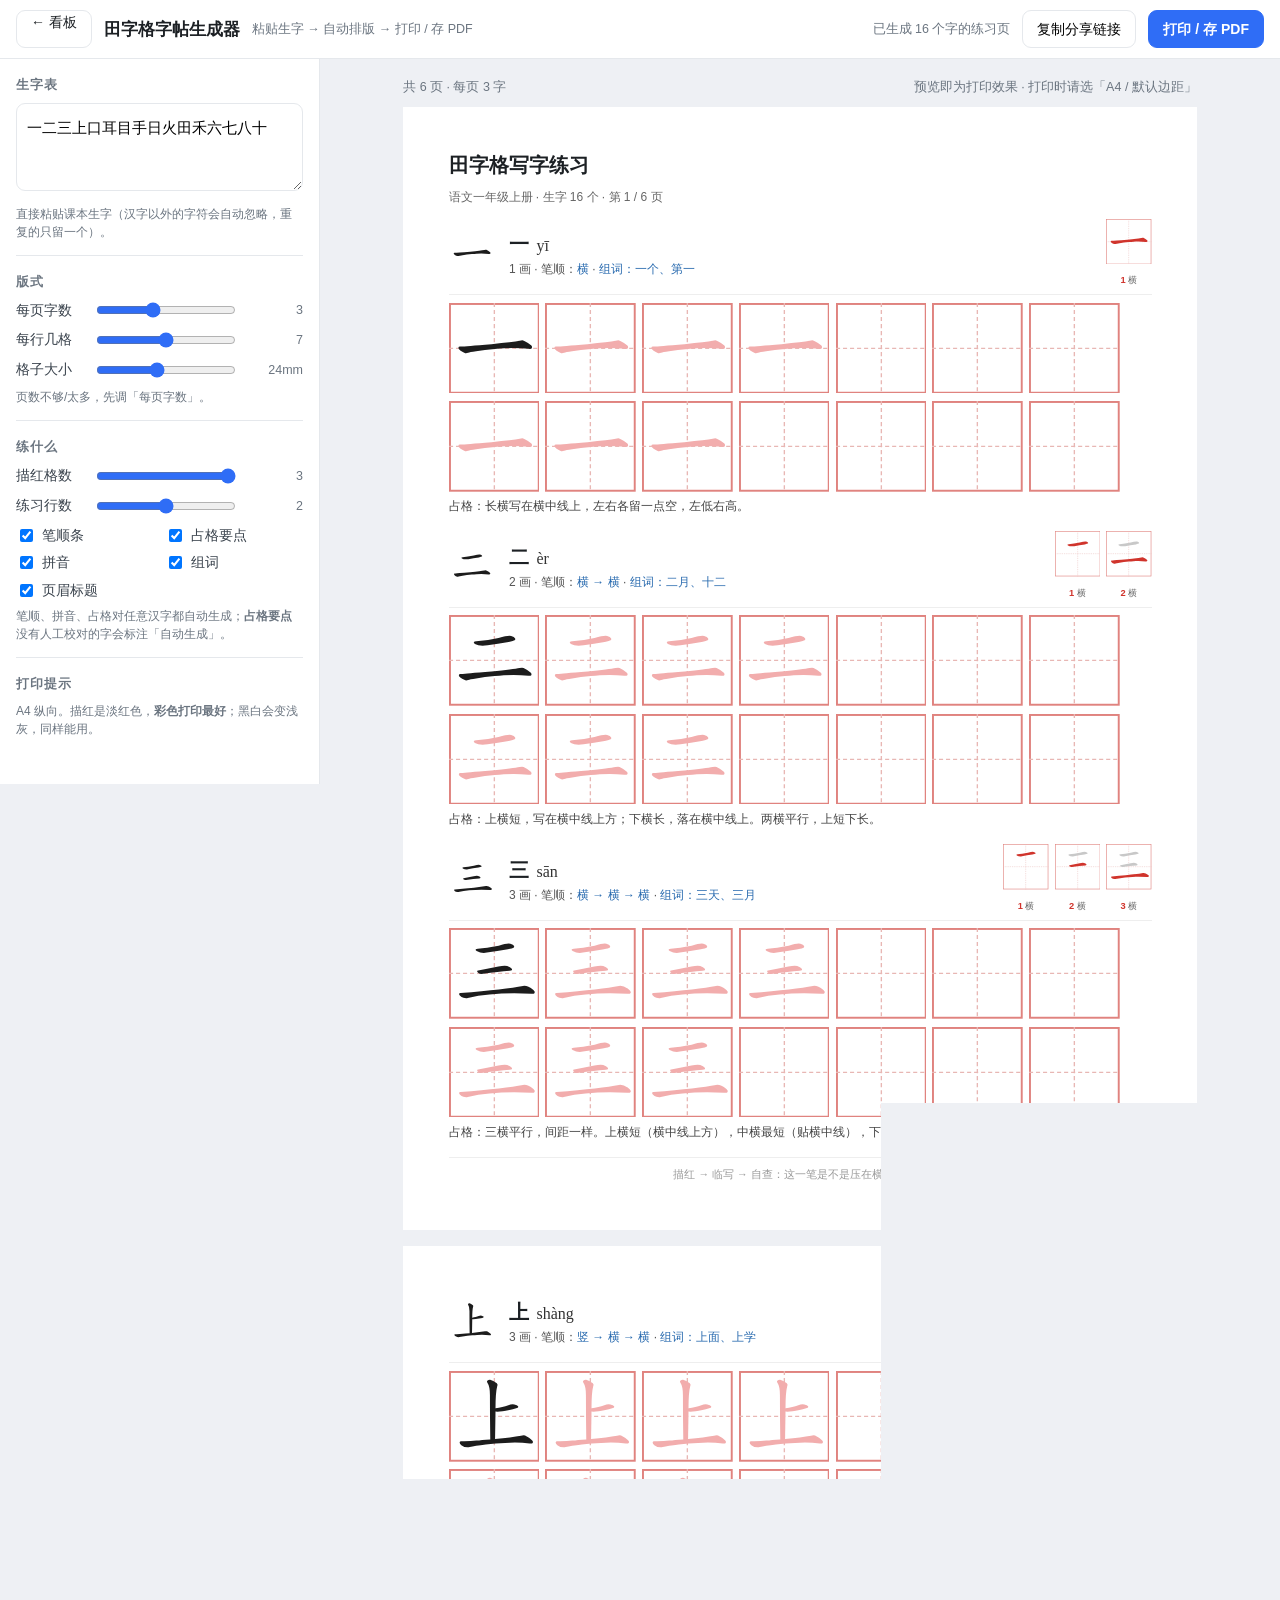
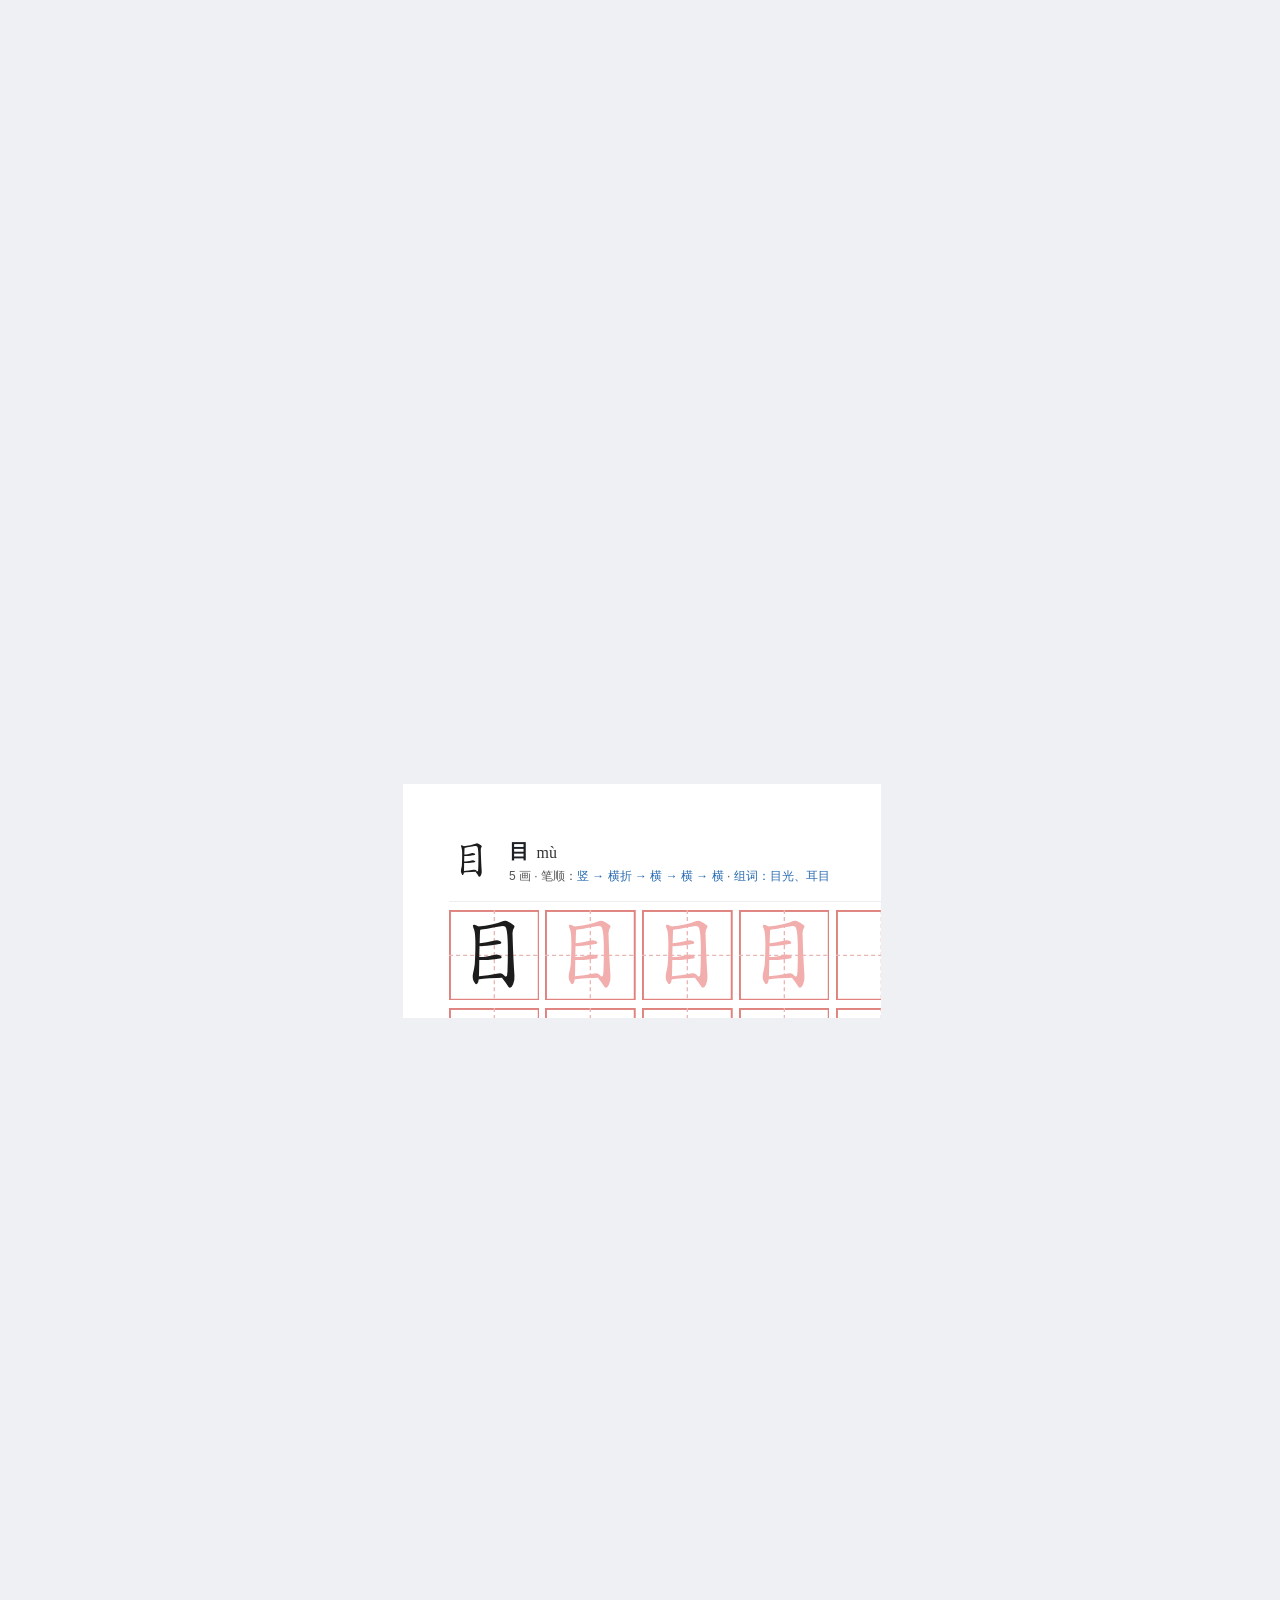
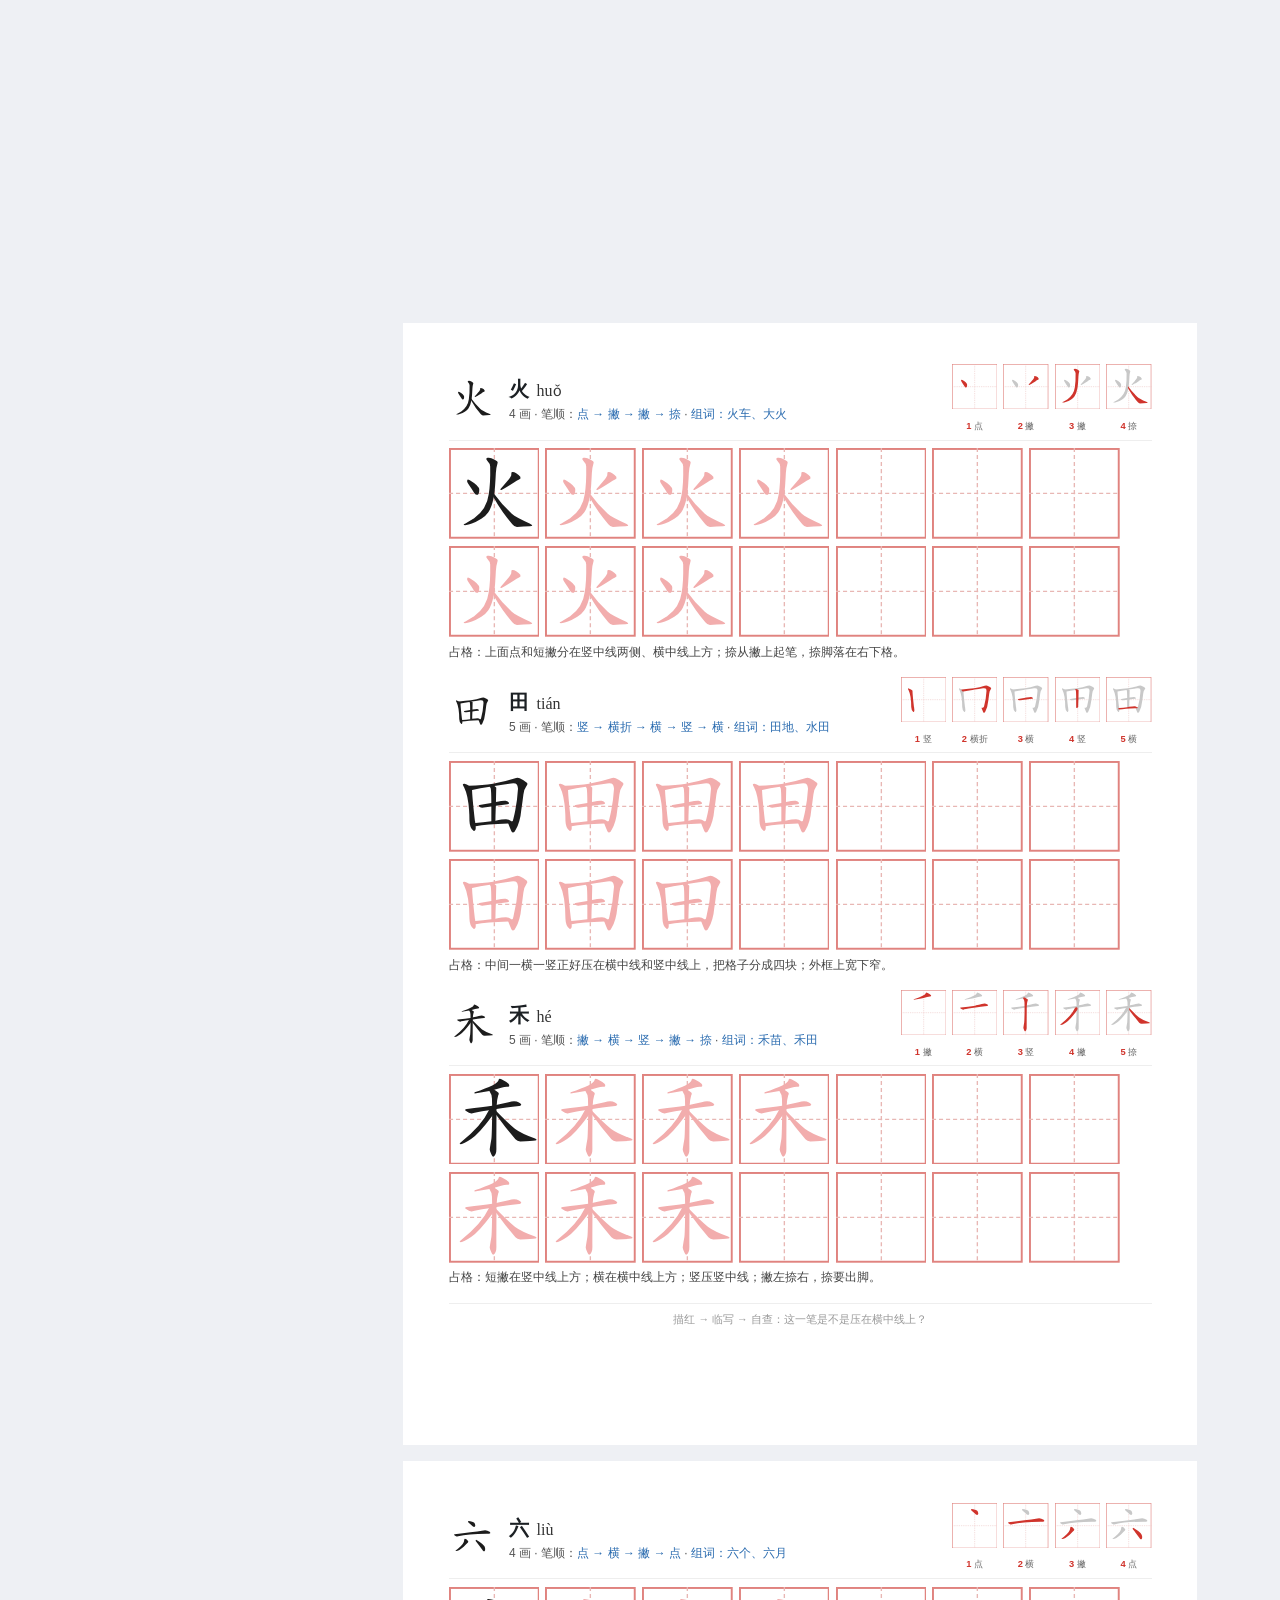
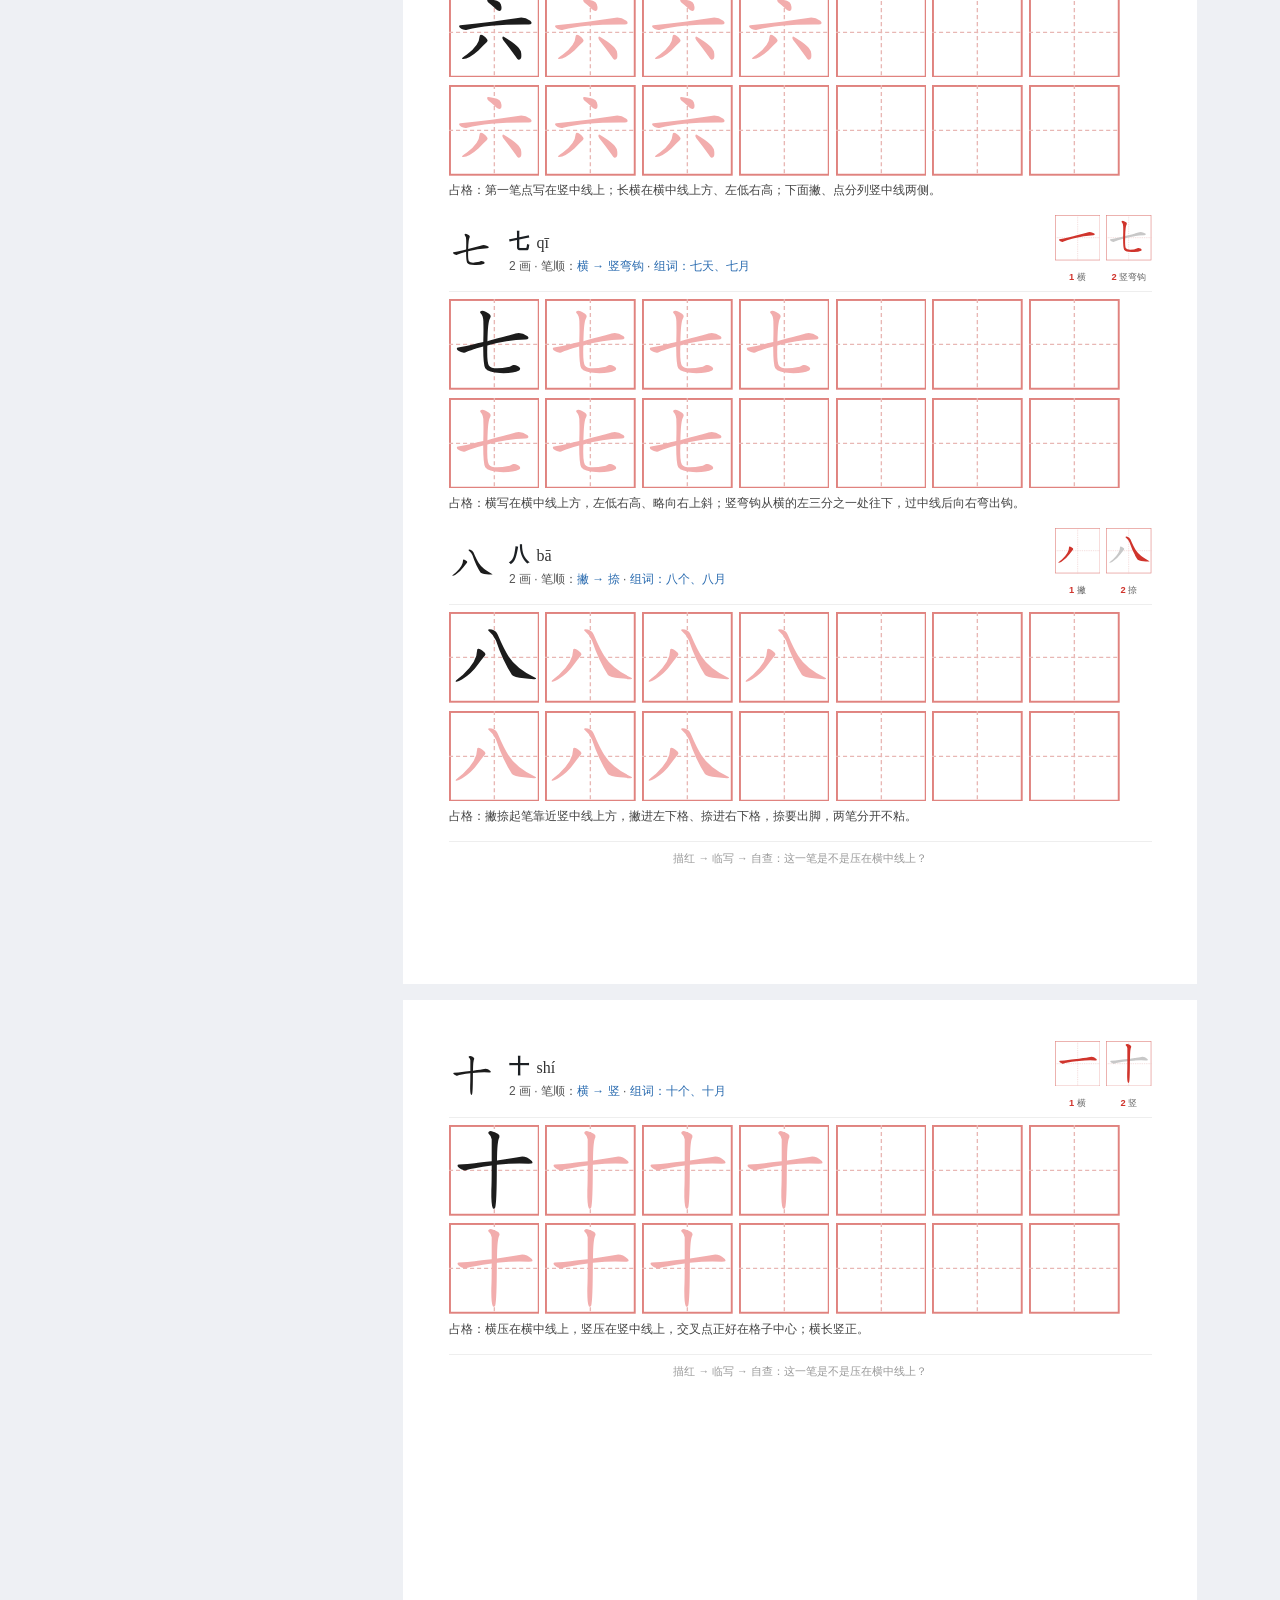
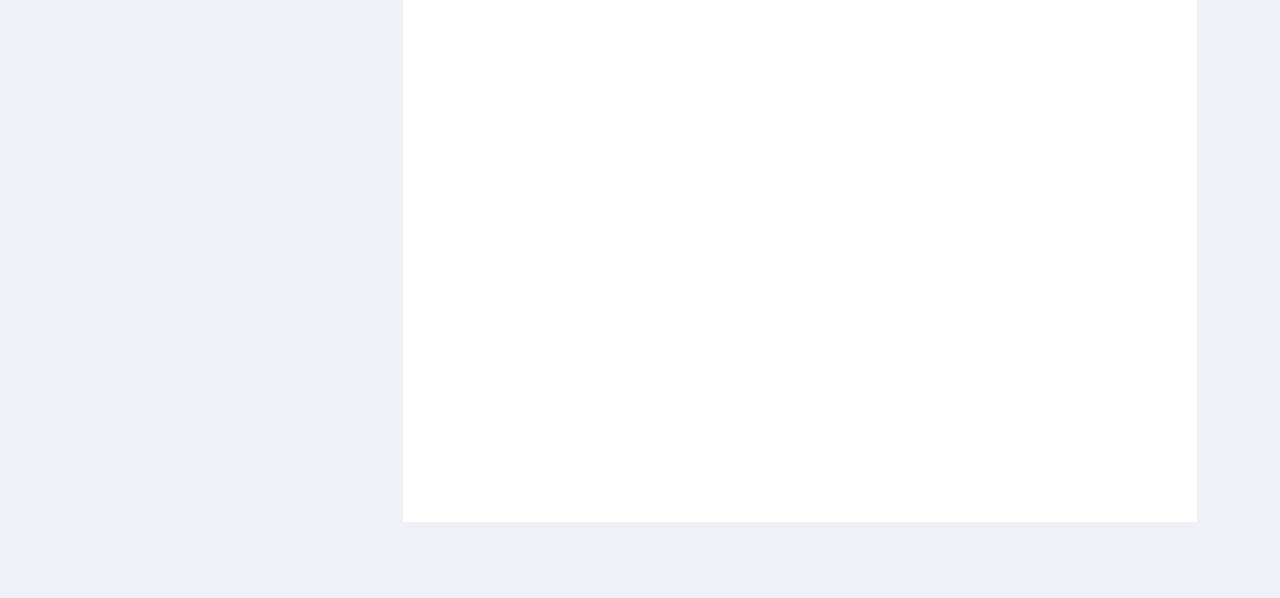
==== tianzige/index.html @ 23b5ae6a "小朋友工具箱 v0：看板 + 田字格字帖生成器（笔顺/描红/占格提示，全参数可调）" ====
<!doctype html>
<html lang="zh-CN">
<meta charset="utf-8">
<meta name="viewport" content="width=device-width,initial-scale=1">
<title>田字格字帖生成器</title>
<link rel="stylesheet" href="../assets/style.css">
<style>
  :root{ --fit:1; }
  body{background:#eef0f4}
  /* ---------- 顶部 ---------- */
  .bar{position:sticky;top:0;z-index:20;background:#fff;border-bottom:1px solid var(--line);
       display:flex;align-items:center;gap:12px;padding:10px 16px;flex-wrap:wrap}
  .bar h1{font-size:16.5px;margin:0}
  .bar .sub{color:var(--muted);font-size:12.5px}
  .bar .spacer{flex:1}
  .btn{font:inherit;font-size:14px;min-height:38px;padding:0 14px;border-radius:9px;border:1px solid var(--line);
       background:#fff;cursor:pointer;transition:.15s}
  .btn:hover{border-color:#cfd6de}
  .btn.primary{background:var(--accent);border-color:var(--accent);color:#fff;font-weight:600}
  .btn.primary:hover{filter:brightness(1.06)}
  /* ---------- 布局 ---------- */
  .layout{display:flex;align-items:flex-start;gap:0}
  .panel{width:320px;flex:0 0 320px;background:#fff;border-right:1px solid var(--line);
         padding:16px;position:sticky;top:59px;max-height:calc(100vh - 59px);overflow:auto}
  .panel h2{font-size:12.5px;color:var(--muted);letter-spacing:1px;margin:0 0 8px}
  .panel .grp{margin-bottom:16px;padding-bottom:14px;border-bottom:1px solid var(--line)}
  .panel .grp:last-child{border:0}
  textarea{width:100%;min-height:88px;border:1px solid var(--line);border-radius:9px;padding:10px;
           font:inherit;font-size:15px;line-height:1.8;resize:vertical;outline:none}
  textarea:focus{border-color:var(--accent);box-shadow:0 0 0 3px var(--accent-soft)}
  .row2{display:flex;align-items:center;justify-content:space-between;gap:10px;margin:8px 0}
  .row2 label{font-size:13.5px;color:#39424c}
  .row2 input[type=range]{flex:1 1 auto;max-width:140px;accent-color:var(--accent)}
  .row2 .val{font-size:12.5px;color:var(--muted);min-width:44px;text-align:right}
  .row2 input[type=number]{width:64px;border:1px solid var(--line);border-radius:7px;padding:4px 6px;font:inherit;font-size:13px}
  .checks{display:grid;grid-template-columns:1fr 1fr;gap:6px 10px}
  .checks label{display:flex;align-items:center;gap:6px;font-size:13.5px;color:#39424c;cursor:pointer}
  .hint{font-size:12px;color:var(--muted);margin-top:6px;line-height:1.5}
  #status{font-size:12.5px;color:var(--muted)}
  /* ---------- 预览 ---------- */
  .stage{flex:1 1 auto;min-width:0;padding:18px 12px 60px;display:flex;flex-direction:column;align-items:center}
  .stage-top{width:100%;max-width:210mm;display:flex;justify-content:space-between;align-items:center;
             color:var(--muted);font-size:12.5px;margin-bottom:10px;gap:10px;flex-wrap:wrap}
  .sheet-wrap{width:calc(210mm * var(--fit));margin:0 auto 16px;overflow:hidden}
  .sheet{width:210mm;min-height:297mm;background:#fff;padding:11mm 12mm;
         transform:scale(var(--fit));transform-origin:top left;
         box-shadow:0 1px 3px rgba(16,24,40,.1),0 10px 30px -14px rgba(16,24,40,.25)}
  .measure{position:absolute;left:-9999px;top:0;box-shadow:none;transform:none !important;width:210mm}
  .sheettitle h1{font-size:15pt;margin:0 0 2mm}
  .sheettitle .sub{font-size:9pt;color:#666;margin-bottom:3mm}
  .sheetfoot{font-size:8pt;color:#999;border-top:1px solid #eee;margin-top:4mm;padding-top:2mm;text-align:center}
  /* 单字块 */
  .block{margin-bottom:4mm;break-inside:avoid}
  .bhead{display:flex;align-items:center;gap:4mm;border-bottom:1px solid #eee;padding-bottom:1.5mm}
  .bglyph{width:12mm;height:12mm;flex:0 0 auto}
  .binfo{flex:1 1 auto;min-width:0}
  .bchar{font-size:15pt;font-weight:700}
  .bpy{font-family:"Times New Roman",serif;font-size:12pt;color:#333;margin-left:2mm}
  .bmeta{font-size:9pt;color:#555}
  .bmeta .order{color:#2b6cb0}
  .bmeta .words{color:#2b6cb0}
  .bmeta .warn{color:#c77700}
  .strip{display:flex;gap:1.6mm;align-items:flex-start}
  .sitem{text-align:center}
  .sitem svg{width:12mm;height:12mm}
  .sitem .lb{font-size:7pt;color:#666;margin-top:.5mm}
  .sitem .lb b{color:#d0342c}
  .row{display:flex;gap:1.6mm;margin-top:2mm}
  .row .cell{width:var(--cell,24mm);height:var(--cell,24mm);flex:0 0 auto;display:block}
  .bfoot{font-size:9pt;color:#444;margin-top:1.5mm}
  .bfoot .tipk{color:#444}
  .bfoot .badge{font-size:7.5pt;color:#999;margin-left:1.5mm}
  .empty{color:var(--muted);padding:40px 0}
  /* ---------- 打印 ---------- */
  @page{size:A4 portrait;margin:11mm 12mm}
  @media print{
    body{background:#fff}
    .bar,.panel,.stage-top,.no-print{display:none !important}
    .layout{display:block}
    .stage{padding:0;display:block}
    .sheet-wrap{width:auto !important;margin:0 !important;overflow:visible !important}
    .sheet{transform:none !important;box-shadow:none !important;padding:0 !important;
           width:auto !important;min-height:0 !important;page-break-after:always}
    .sheet:last-child{page-break-after:auto}
    .measure{display:none}
  }
  @media (max-width:860px){
    .layout{display:block}
    .panel{width:auto;flex:none;position:static;max-height:none;border-right:0;border-bottom:1px solid var(--line)}
  }
</style>
<body>

<div class="bar no-print">
  <a class="btn" href="../index.html">← 看板</a>
  <h1>田字格字帖生成器</h1>
  <span class="sub">粘贴生字 → 自动排版 → 打印 / 存 PDF</span>
  <span class="spacer"></span>
  <span id="status"></span>
  <button class="btn" id="copy">复制分享链接</button>
  <button class="btn primary" id="print">打印 / 存 PDF</button>
</div>

<div class="layout">
  <aside class="panel no-print">
    <div class="grp">
      <h2>生字表</h2>
      <textarea id="chars" spellcheck="false"></textarea>
      <div class="hint">直接粘贴课本生字（汉字以外的字符会自动忽略，重复的只留一个）。</div>
    </div>

    <div class="grp">
      <h2>版式</h2>
      <div class="row2"><label>每页字数</label><input type="range" id="perPage" min="1" max="6" step="1"><span class="val" id="perPageV"></span></div>
      <div class="row2"><label>每行几格</label><input type="range" id="perRow" min="4" max="10" step="1"><span class="val" id="perRowV"></span></div>
      <div class="row2"><label>格子大小</label><input type="range" id="cell" min="18" max="32" step="1"><span class="val" id="cellV"></span></div>
      <div class="hint">页数不够/太多，先调「每页字数」。</div>
    </div>

    <div class="grp">
      <h2>练什么</h2>
      <div class="row2"><label>描红格数</label><input type="range" id="trace" min="0" max="3" step="1"><span class="val" id="traceV"></span></div>
      <div class="row2"><label>练习行数</label><input type="range" id="rows" min="1" max="3" step="1"><span class="val" id="rowsV"></span></div>
      <div class="checks">
        <label><input type="checkbox" id="strokes">笔顺条</label>
        <label><input type="checkbox" id="tips">占格要点</label>
        <label><input type="checkbox" id="pinyin">拼音</label>
        <label><input type="checkbox" id="words">组词</label>
        <label><input type="checkbox" id="title">页眉标题</label>
      </div>
      <div class="hint">笔顺、拼音、占格对任意汉字都自动生成；<b>占格要点</b>没有人工校对的字会标注「自动生成」。</div>
    </div>

    <div class="grp">
      <h2>打印提示</h2>
      <div class="hint">A4 纵向。描红是淡红色，<b>彩色打印最好</b>；黑白会变浅灰，同样能用。</div>
    </div>
  </aside>

  <main class="stage">
    <div class="stage-top">
      <span id="count"></span>
      <span>预览即为打印效果 · 打印时请选「A4 / 默认边距」</span>
    </div>
    <div id="preview" style="width:100%;display:flex;flex-direction:column;align-items:center"></div>
  </main>
</div>

<script src="../data/pinyin.js"></script>
<script src="../data/lesson.js"></script>
<script src="../data/hanzi.js"></script>
<script src="app.js"></script>
</body>
</html>
---- assets/style.css ----
/* 共用样式 —— 看板 + 各工具模块 */
:root{
  --bg:#f6f7f9; --card:#fff; --fg:#1c2024; --muted:#6b7580; --line:#e5e8ec;
  --accent:#2f6df6; --accent-soft:#eaf1ff; --red:#d0342c; --green:#1f9d55; --amber:#c77700;
  --radius:14px; --shadow:0 1px 3px rgba(16,24,40,.06),0 8px 24px -12px rgba(16,24,40,.12);
}
*{box-sizing:border-box}
html,body{margin:0;padding:0}
body{
  background:var(--bg); color:var(--fg); line-height:1.6;
  font-family:"PingFang SC","Hiragino Sans GB","Microsoft YaHei",-apple-system,"Segoe UI",sans-serif;
  -webkit-font-smoothing:antialiased;
}
a{color:inherit;text-decoration:none}
.wrap{max-width:1040px;margin:0 auto;padding:0 20px}
header.site{padding:34px 0 18px}
header.site h1{margin:0 0 6px;font-size:26px;letter-spacing:.5px}
header.site p{margin:0;color:var(--muted);font-size:14px}
.toolbar{display:flex;gap:10px;flex-wrap:wrap;align-items:center;margin:20px 0 6px}
.toolbar input[type=search]{
  flex:1 1 220px;min-height:42px;padding:0 14px;border:1px solid var(--line);border-radius:10px;
  background:var(--card);font:inherit;font-size:15px;outline:none;
}
.toolbar input[type=search]:focus{border-color:var(--accent);box-shadow:0 0 0 3px var(--accent-soft)}
.chip{
  border:1px solid var(--line);background:var(--card);border-radius:999px;padding:6px 13px;
  font-size:13px;color:var(--muted);cursor:pointer;transition:.15s
}
.chip:hover{border-color:#cfd6de}
.chip.on{background:var(--accent);border-color:var(--accent);color:#fff}
.grid{display:grid;gap:14px;grid-template-columns:repeat(auto-fill,minmax(272px,1fr));margin:16px 0 40px}
.card{
  background:var(--card);border:1px solid var(--line);border-radius:var(--radius);padding:18px;
  box-shadow:var(--shadow);transition:.18s;display:flex;flex-direction:column;gap:8px;
}
a.card:hover{transform:translateY(-2px);border-color:#cfd9ea}
.card .top{display:flex;align-items:center;gap:10px}
.card .emoji{font-size:24px;line-height:1}
.card h3{margin:0;font-size:16.5px}
.card p{margin:0;color:var(--muted);font-size:13.5px;flex:1}
.card .tags{display:flex;gap:6px;flex-wrap:wrap;margin-top:2px}
.tag{font-size:11.5px;color:var(--muted);background:#f1f3f6;border-radius:6px;padding:2px 7px}
.card.planned{opacity:.62;filter:saturate(.55)}
.badge{font-size:11px;border-radius:6px;padding:2px 7px;margin-left:auto;white-space:nowrap}
.badge.live{background:#e8f7ee;color:var(--green)}
.badge.plan{background:#f2f4f7;color:var(--muted)}
footer.site{border-top:1px solid var(--line);padding:20px 0 44px;color:var(--muted);font-size:12.5px}
footer.site p{margin:4px 0}
.sec-title{font-size:13px;color:var(--muted);letter-spacing:1px;margin:26px 0 0}
@media (max-width:520px){ header.site h1{font-size:22px} .grid{grid-template-columns:1fr} }
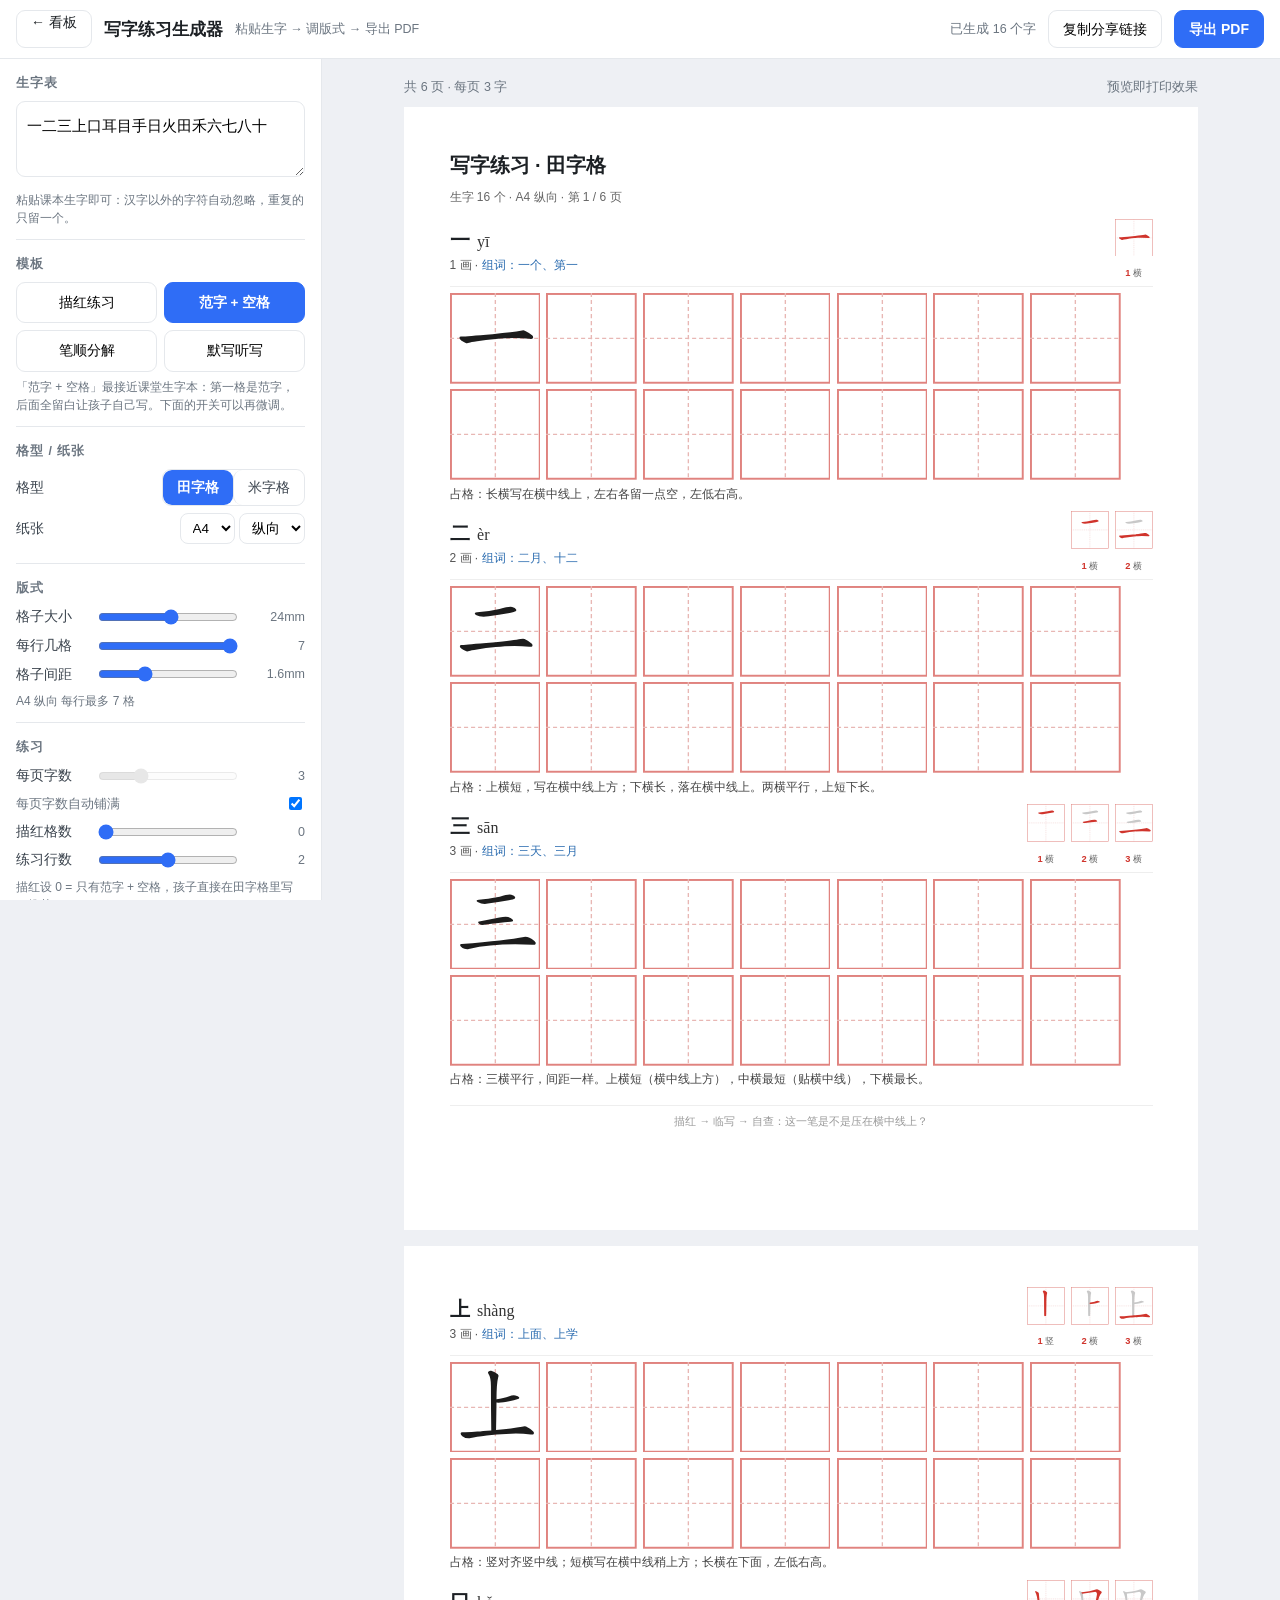
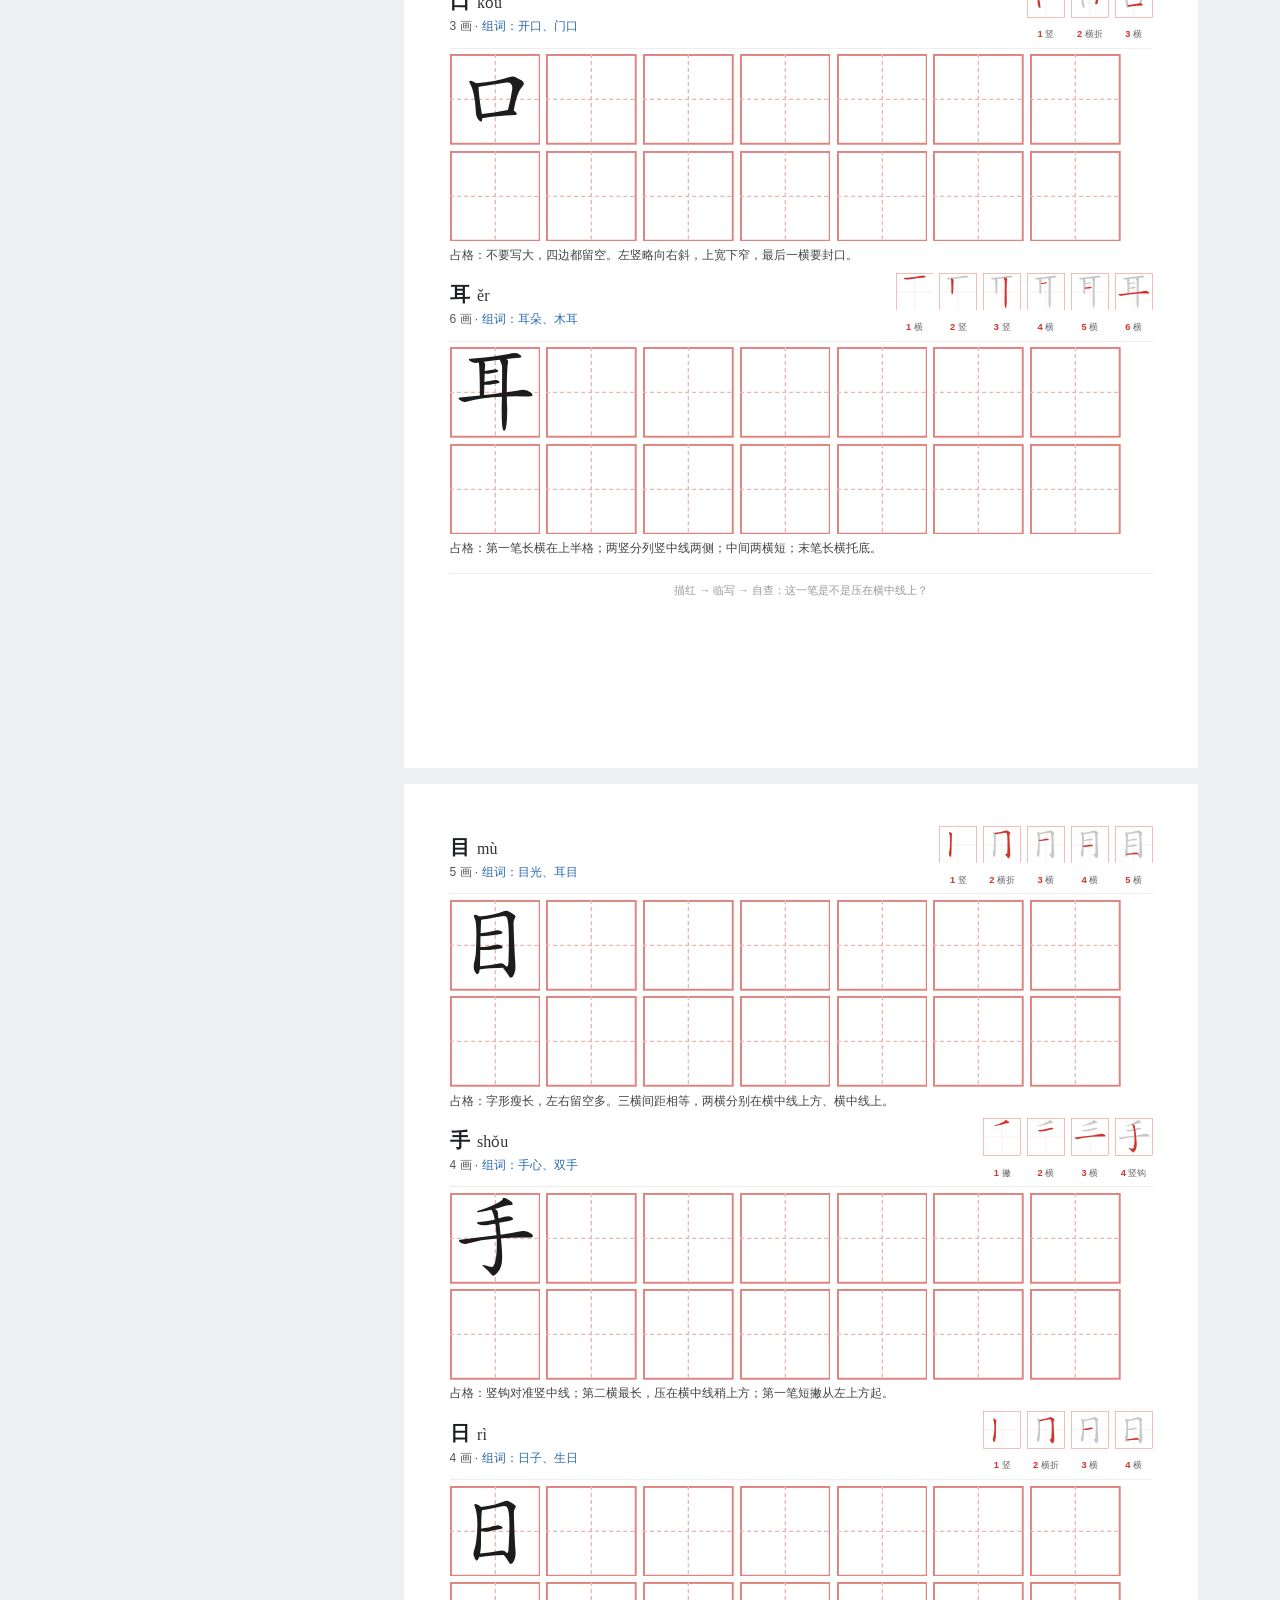
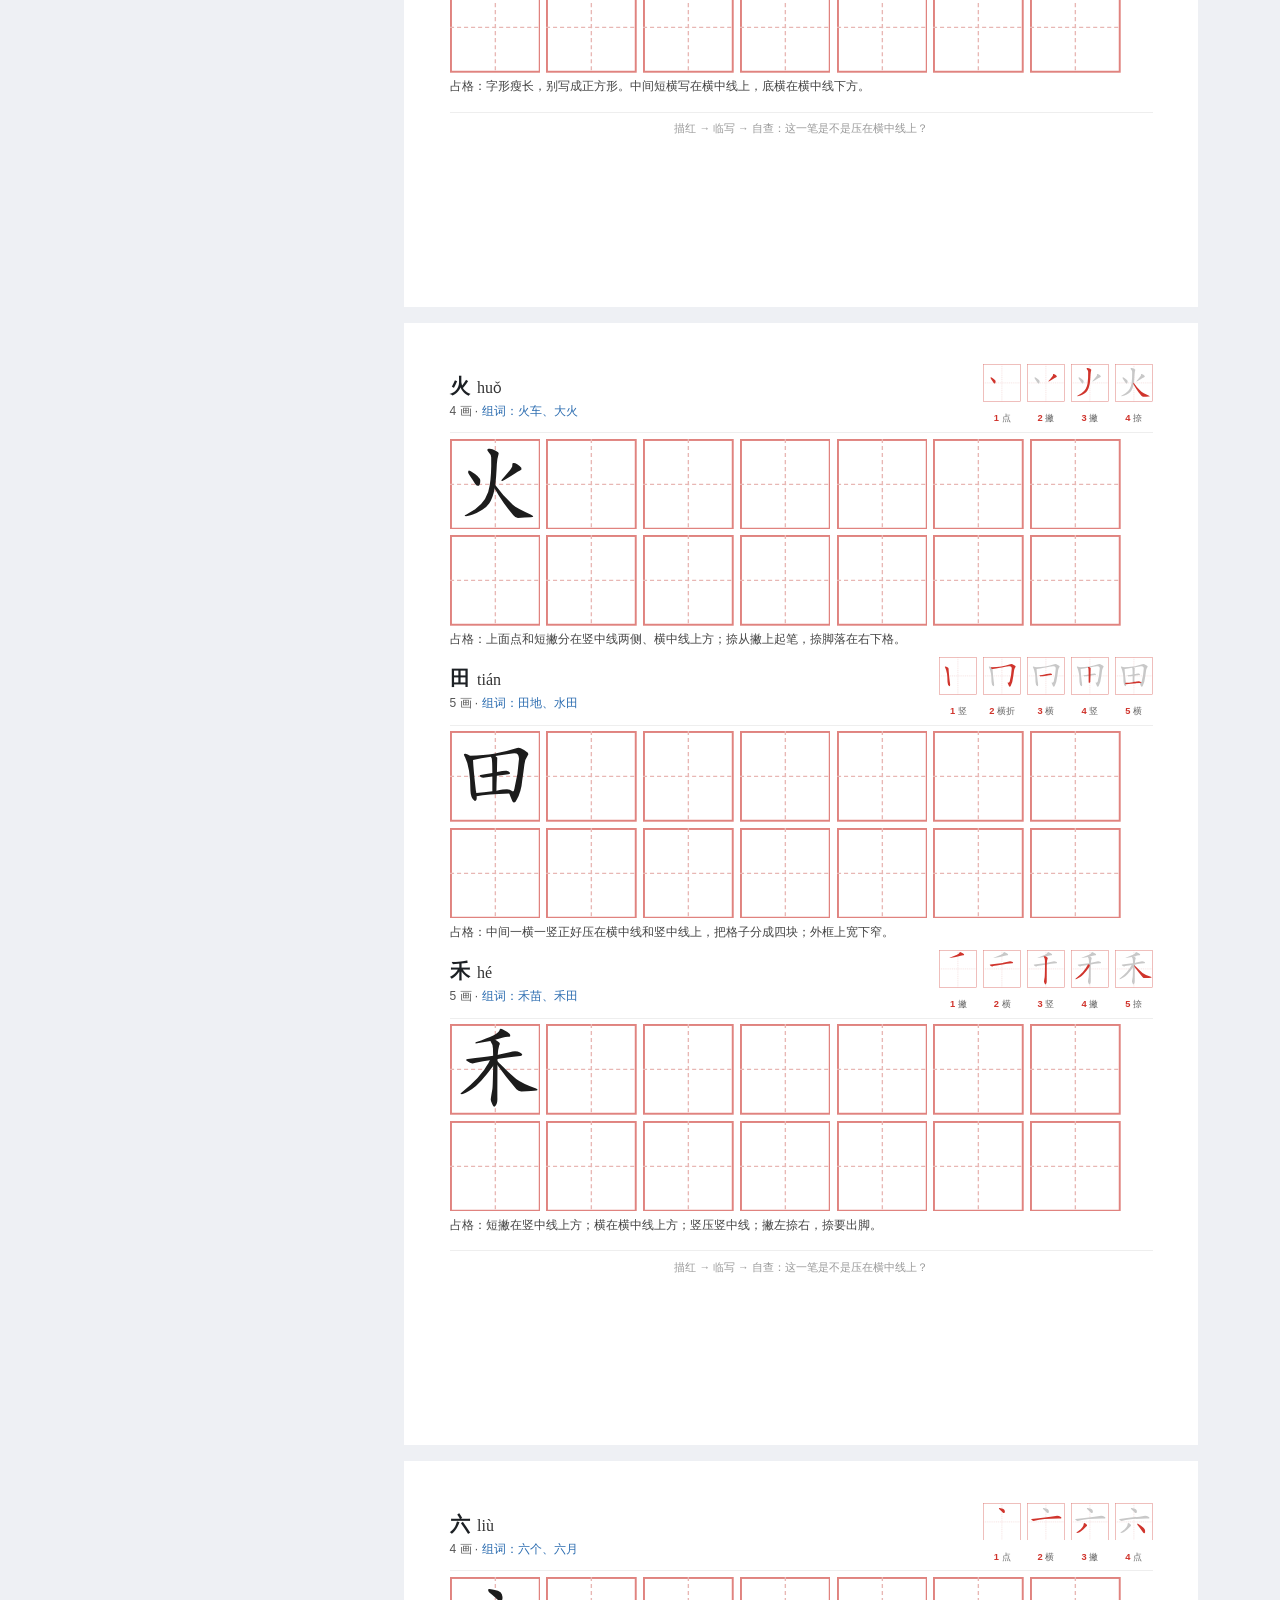
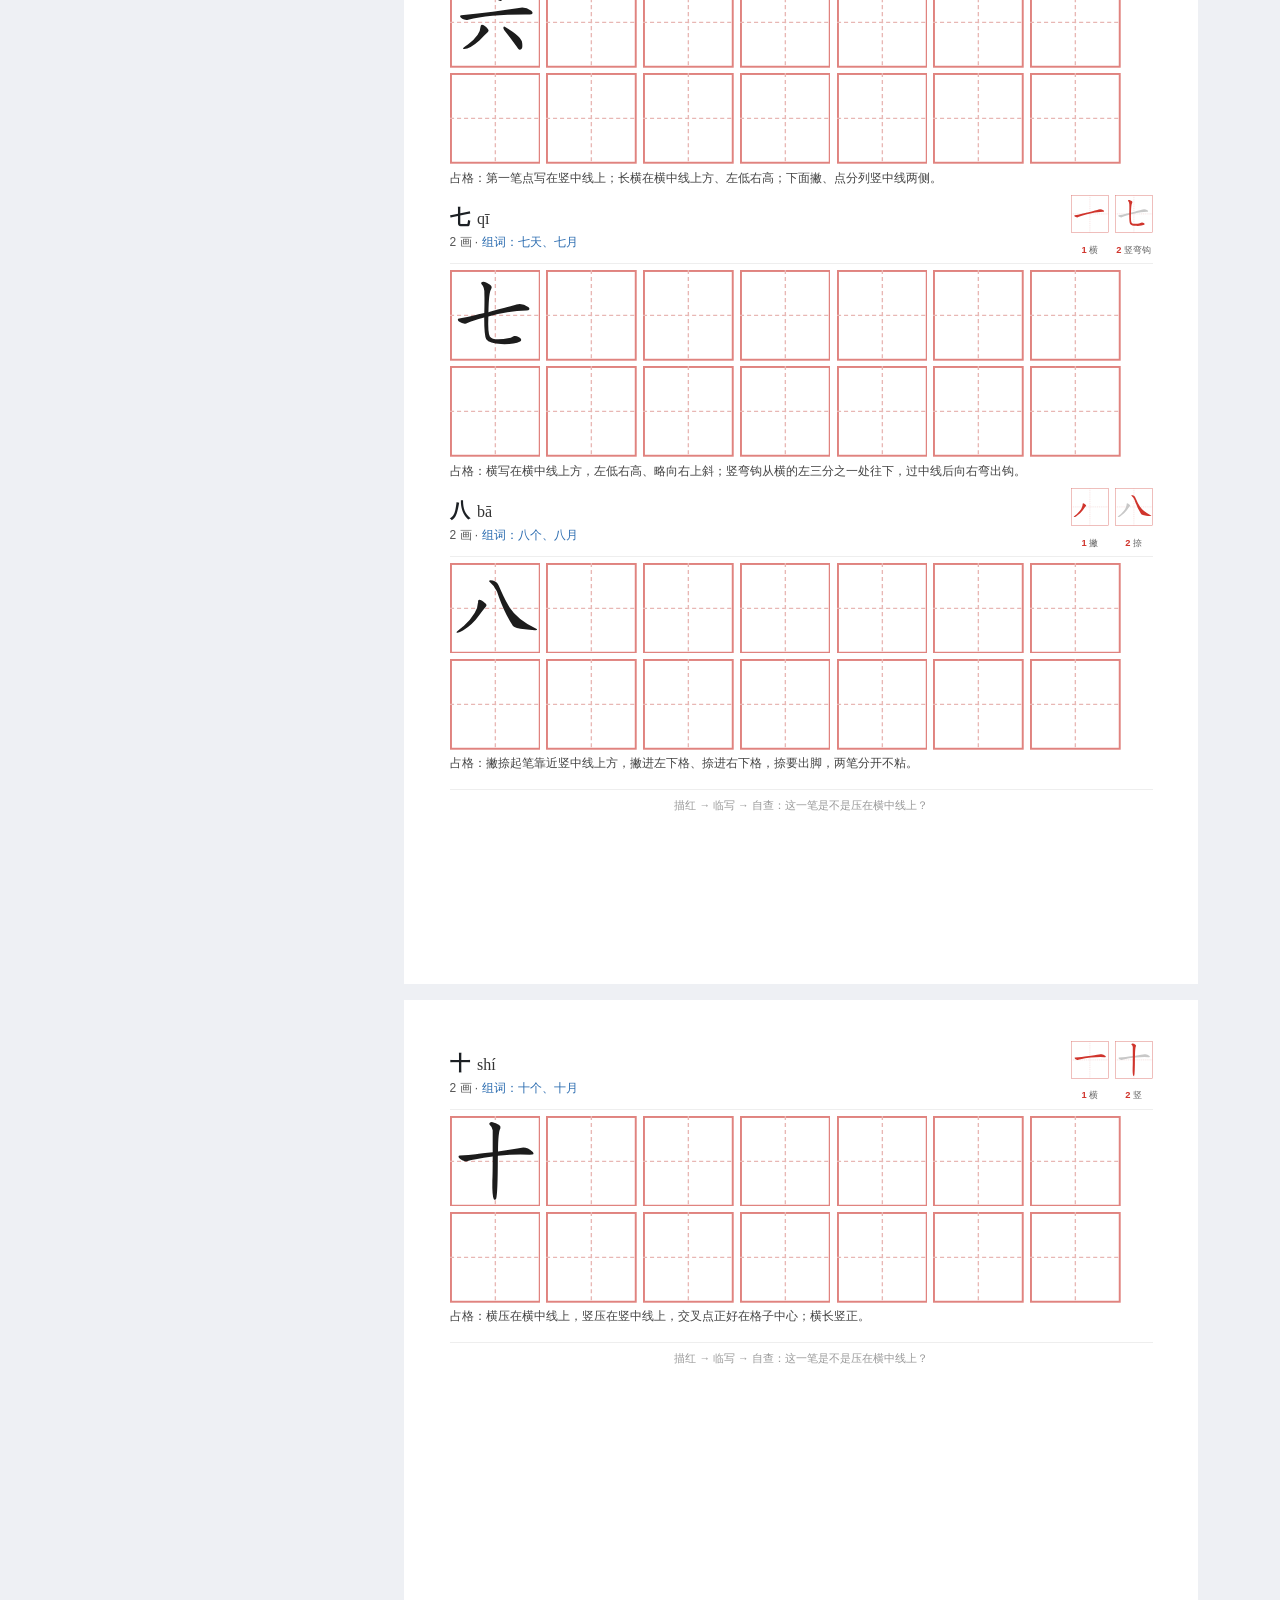
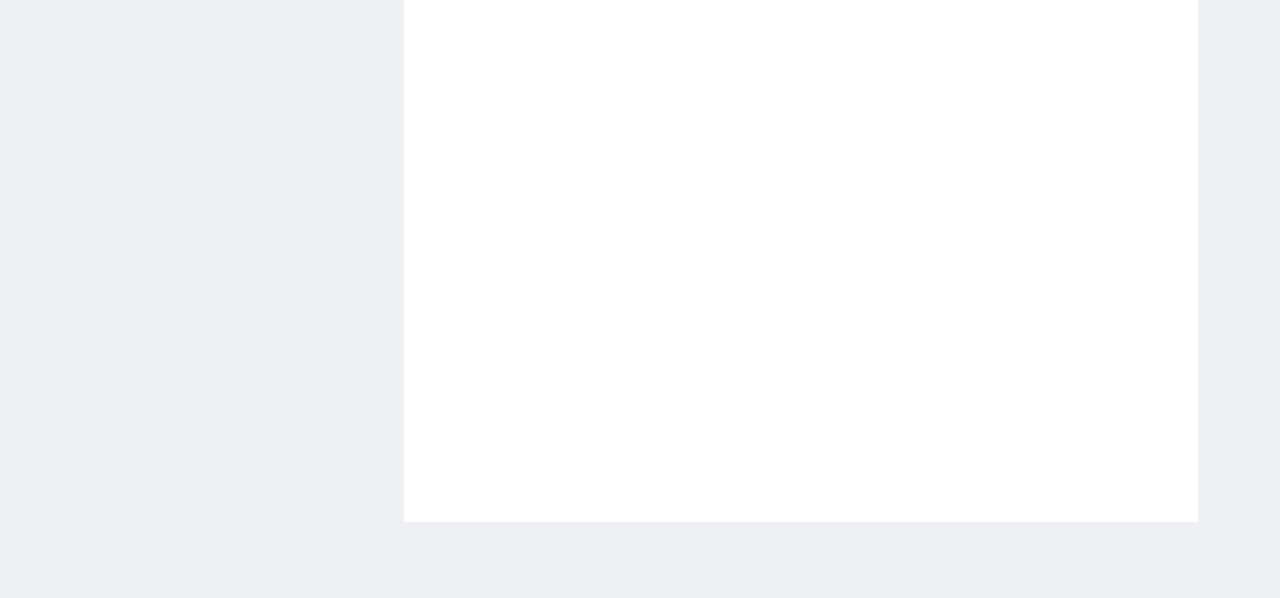
==== commit 5ab83433: "v0.1.1：字头去重、去掉文字笔顺、笔画标号默认开、每页自动铺满、笔顺条自适应、卡片链接修正" ====
--- a/tianzige/index.html
+++ b/tianzige/index.html
@@ -2,12 +2,11 @@
 <html lang="zh-CN">
 <meta charset="utf-8">
 <meta name="viewport" content="width=device-width,initial-scale=1">
-<title>田字格字帖生成器</title>
+<title>写字练习生成器 · 田字格 / 米字格</title>
 <link rel="stylesheet" href="../assets/style.css">
 <style>
-  :root{ --fit:1; }
+  :root{ --fit:1; --cell:24mm; --gap:1.6mm; --pw:210mm; --ph:297mm; }
   body{background:#eef0f4}
-  /* ---------- 顶部 ---------- */
   .bar{position:sticky;top:0;z-index:20;background:#fff;border-bottom:1px solid var(--line);
        display:flex;align-items:center;gap:12px;padding:10px 16px;flex-wrap:wrap}
   .bar h1{font-size:16.5px;margin:0}
@@ -18,60 +17,63 @@
   .btn:hover{border-color:#cfd6de}
   .btn.primary{background:var(--accent);border-color:var(--accent);color:#fff;font-weight:600}
   .btn.primary:hover{filter:brightness(1.06)}
-  /* ---------- 布局 ---------- */
-  .layout{display:flex;align-items:flex-start;gap:0}
-  .panel{width:320px;flex:0 0 320px;background:#fff;border-right:1px solid var(--line);
-         padding:16px;position:sticky;top:59px;max-height:calc(100vh - 59px);overflow:auto}
+  .layout{display:flex;align-items:flex-start}
+  .panel{width:322px;flex:0 0 322px;background:#fff;border-right:1px solid var(--line);
+         padding:14px 16px 40px;position:sticky;top:59px;max-height:calc(100vh - 59px);overflow:auto}
   .panel h2{font-size:12.5px;color:var(--muted);letter-spacing:1px;margin:0 0 8px}
-  .panel .grp{margin-bottom:16px;padding-bottom:14px;border-bottom:1px solid var(--line)}
-  .panel .grp:last-child{border:0}
-  textarea{width:100%;min-height:88px;border:1px solid var(--line);border-radius:9px;padding:10px;
+  .panel .grp{margin-bottom:14px;padding-bottom:12px;border-bottom:1px solid var(--line)}
+  .panel .grp:last-child{border:0;padding-bottom:0}
+  textarea{width:100%;min-height:76px;border:1px solid var(--line);border-radius:9px;padding:10px;
            font:inherit;font-size:15px;line-height:1.8;resize:vertical;outline:none}
   textarea:focus{border-color:var(--accent);box-shadow:0 0 0 3px var(--accent-soft)}
-  .row2{display:flex;align-items:center;justify-content:space-between;gap:10px;margin:8px 0}
+  .presets{display:grid;grid-template-columns:1fr 1fr;gap:7px}
+  .preset{border:1px solid var(--line);background:#fff;border-radius:9px;padding:9px 6px;font:inherit;font-size:13.5px;
+          cursor:pointer;transition:.15s;text-align:center}
+  .preset:hover{border-color:#cfd6de}
+  .preset.on{background:var(--accent);border-color:var(--accent);color:#fff;font-weight:600}
+  .seg{display:inline-flex;border:1px solid var(--line);border-radius:9px;overflow:hidden}
+  .seg button{border:0;background:#fff;font:inherit;font-size:13.5px;padding:7px 14px;cursor:pointer;color:#39424c}
+  .seg button+button{border-left:1px solid var(--line)}
+  .seg button.on{background:var(--accent);color:#fff;font-weight:600}
+  .row2{display:flex;align-items:center;justify-content:space-between;gap:10px;margin:7px 0}
   .row2 label{font-size:13.5px;color:#39424c}
   .row2 input[type=range]{flex:1 1 auto;max-width:140px;accent-color:var(--accent)}
-  .row2 .val{font-size:12.5px;color:var(--muted);min-width:44px;text-align:right}
-  .row2 input[type=number]{width:64px;border:1px solid var(--line);border-radius:7px;padding:4px 6px;font:inherit;font-size:13px}
-  .checks{display:grid;grid-template-columns:1fr 1fr;gap:6px 10px}
+  .row2 .val{font-size:12.5px;color:var(--muted);min-width:42px;text-align:right}
+  select{font:inherit;font-size:13.5px;border:1px solid var(--line);border-radius:8px;padding:6px 8px;background:#fff}
+  .checks{display:grid;grid-template-columns:1fr 1fr;gap:5px 10px}
   .checks label{display:flex;align-items:center;gap:6px;font-size:13.5px;color:#39424c;cursor:pointer}
   .hint{font-size:12px;color:var(--muted);margin-top:6px;line-height:1.5}
   #status{font-size:12.5px;color:var(--muted)}
-  /* ---------- 预览 ---------- */
   .stage{flex:1 1 auto;min-width:0;padding:18px 12px 60px;display:flex;flex-direction:column;align-items:center}
-  .stage-top{width:100%;max-width:210mm;display:flex;justify-content:space-between;align-items:center;
+  .stage-top{width:100%;max-width:var(--pw);display:flex;justify-content:space-between;align-items:center;
              color:var(--muted);font-size:12.5px;margin-bottom:10px;gap:10px;flex-wrap:wrap}
-  .sheet-wrap{width:calc(210mm * var(--fit));margin:0 auto 16px;overflow:hidden}
-  .sheet{width:210mm;min-height:297mm;background:#fff;padding:11mm 12mm;
+  .sheet-wrap{width:calc(var(--pw) * var(--fit));margin:0 auto 16px;overflow:hidden}
+  .sheet{width:var(--pw);min-height:var(--ph);background:#fff;padding:11mm 12mm;
          transform:scale(var(--fit));transform-origin:top left;
          box-shadow:0 1px 3px rgba(16,24,40,.1),0 10px 30px -14px rgba(16,24,40,.25)}
-  .measure{position:absolute;left:-9999px;top:0;box-shadow:none;transform:none !important;width:210mm}
+  .measure{position:absolute;left:-9999px;top:0;box-shadow:none;transform:none !important;width:var(--pw)}
   .sheettitle h1{font-size:15pt;margin:0 0 2mm}
   .sheettitle .sub{font-size:9pt;color:#666;margin-bottom:3mm}
   .sheetfoot{font-size:8pt;color:#999;border-top:1px solid #eee;margin-top:4mm;padding-top:2mm;text-align:center}
-  /* 单字块 */
-  .block{margin-bottom:4mm;break-inside:avoid}
+  .block{margin-bottom:2mm;break-inside:avoid}
   .bhead{display:flex;align-items:center;gap:4mm;border-bottom:1px solid #eee;padding-bottom:1.5mm}
   .bglyph{width:12mm;height:12mm;flex:0 0 auto}
   .binfo{flex:1 1 auto;min-width:0}
   .bchar{font-size:15pt;font-weight:700}
   .bpy{font-family:"Times New Roman",serif;font-size:12pt;color:#333;margin-left:2mm}
   .bmeta{font-size:9pt;color:#555}
-  .bmeta .order{color:#2b6cb0}
-  .bmeta .words{color:#2b6cb0}
+  .bmeta .order,.bmeta .words{color:#2b6cb0}
   .bmeta .warn{color:#c77700}
   .strip{display:flex;gap:1.6mm;align-items:flex-start}
   .sitem{text-align:center}
-  .sitem svg{width:12mm;height:12mm}
+  .sitem svg{width:var(--strip,12mm);height:var(--strip,12mm)}
   .sitem .lb{font-size:7pt;color:#666;margin-top:.5mm}
   .sitem .lb b{color:#d0342c}
-  .row{display:flex;gap:1.6mm;margin-top:2mm}
-  .row .cell{width:var(--cell,24mm);height:var(--cell,24mm);flex:0 0 auto;display:block}
-  .bfoot{font-size:9pt;color:#444;margin-top:1.5mm}
-  .bfoot .tipk{color:#444}
+  .row{display:flex;gap:var(--gap);margin-top:1.5mm}
+  .row .cell{width:var(--cell);height:var(--cell);flex:0 0 auto;display:block}
+  .bfoot{font-size:9pt;color:#444;margin-top:1.2mm}
   .bfoot .badge{font-size:7.5pt;color:#999;margin-left:1.5mm}
   .empty{color:var(--muted);padding:40px 0}
-  /* ---------- 打印 ---------- */
   @page{size:A4 portrait;margin:11mm 12mm}
   @media print{
     body{background:#fff}
@@ -84,7 +86,7 @@
     .sheet:last-child{page-break-after:auto}
     .measure{display:none}
   }
-  @media (max-width:860px){
+  @media (max-width:880px){
     .layout{display:block}
     .panel{width:auto;flex:none;position:static;max-height:none;border-right:0;border-bottom:1px solid var(--line)}
   }
@@ -93,12 +95,12 @@
 
 <div class="bar no-print">
   <a class="btn" href="../index.html">← 看板</a>
-  <h1>田字格字帖生成器</h1>
-  <span class="sub">粘贴生字 → 自动排版 → 打印 / 存 PDF</span>
+  <h1>写字练习生成器</h1>
+  <span class="sub">粘贴生字 → 调版式 → 导出 PDF</span>
   <span class="spacer"></span>
   <span id="status"></span>
   <button class="btn" id="copy">复制分享链接</button>
-  <button class="btn primary" id="print">打印 / 存 PDF</button>
+  <button class="btn primary" id="print">导出 PDF</button>
 </div>
 
 <div class="layout">
@@ -106,41 +108,73 @@
     <div class="grp">
       <h2>生字表</h2>
       <textarea id="chars" spellcheck="false"></textarea>
-      <div class="hint">直接粘贴课本生字（汉字以外的字符会自动忽略，重复的只留一个）。</div>
+      <div class="hint">粘贴课本生字即可：汉字以外的字符自动忽略，重复的只留一个。</div>
+    </div>
+
+    <div class="grp">
+      <h2>模板</h2>
+      <div class="presets">
+        <button class="preset" data-preset="mo">描红练习</button>
+        <button class="preset" data-preset="zi">范字 + 空格</button>
+        <button class="preset" data-preset="bi">笔顺分解</button>
+        <button class="preset" data-preset="mo2">默写听写</button>
+      </div>
+      <div class="hint">「范字 + 空格」最接近课堂生字本：第一格是范字，后面全留白让孩子自己写。下面的开关可以再微调。</div>
+    </div>
+
+    <div class="grp">
+      <h2>格型 / 纸张</h2>
+      <div class="row2"><label>格型</label>
+        <div class="seg"><button class="seg" data-grid="tian">田字格</button><button class="seg" data-grid="mi">米字格</button></div>
+      </div>
+      <div class="row2"><label>纸张</label>
+        <span><select id="paper"><option value="A4">A4</option><option value="A5">A5</option></select>
+        <select id="orient"><option value="portrait">纵向</option><option value="landscape">横向</option></select></span>
+      </div>
     </div>
 
     <div class="grp">
       <h2>版式</h2>
-      <div class="row2"><label>每页字数</label><input type="range" id="perPage" min="1" max="6" step="1"><span class="val" id="perPageV"></span></div>
+      <div class="row2"><label>格子大小</label><input type="range" id="cell" min="15" max="32" step="1"><span class="val" id="cellV"></span></div>
       <div class="row2"><label>每行几格</label><input type="range" id="perRow" min="4" max="10" step="1"><span class="val" id="perRowV"></span></div>
-      <div class="row2"><label>格子大小</label><input type="range" id="cell" min="18" max="32" step="1"><span class="val" id="cellV"></span></div>
-      <div class="hint">页数不够/太多，先调「每页字数」。</div>
+      <div class="row2"><label>格子间距</label><input type="range" id="gap" min="0" max="5" step="0.2"><span class="val" id="gapV"></span></div>
+      <div class="hint" id="hintRow"></div>
     </div>
 
     <div class="grp">
-      <h2>练什么</h2>
+      <h2>练习</h2>
+      <div class="row2"><label>每页字数</label><input type="range" id="perPage" min="1" max="8" step="1"><span class="val" id="perPageV"></span></div>
+      <div class="row2"><label style="font-size:12.5px;color:#6b7580">每页字数自动铺满</label><input type="checkbox" id="autoPage"></div>
       <div class="row2"><label>描红格数</label><input type="range" id="trace" min="0" max="3" step="1"><span class="val" id="traceV"></span></div>
       <div class="row2"><label>练习行数</label><input type="range" id="rows" min="1" max="3" step="1"><span class="val" id="rowsV"></span></div>
+      <div class="hint">描红设 0 = 只有范字 + 空格，孩子直接在田字格里写（推荐）。</div>
+    </div>
+
+    <div class="grp">
+      <h2>显示</h2>
       <div class="checks">
+        <label><input type="checkbox" id="model">范字</label>
+        <label><input type="checkbox" id="pinyin">拼音</label>
         <label><input type="checkbox" id="strokes">笔顺条</label>
+        <label><input type="checkbox" id="numbers">笔画标号</label>
         <label><input type="checkbox" id="tips">占格要点</label>
-        <label><input type="checkbox" id="pinyin">拼音</label>
         <label><input type="checkbox" id="words">组词</label>
         <label><input type="checkbox" id="title">页眉标题</label>
       </div>
-      <div class="hint">笔顺、拼音、占格对任意汉字都自动生成；<b>占格要点</b>没有人工校对的字会标注「自动生成」。</div>
+      <div class="hint">笔顺、拼音对任意汉字自动生成；「占格要点」没有人工校对的字会标注「自动生成」。</div>
     </div>
 
     <div class="grp">
-      <h2>打印提示</h2>
-      <div class="hint">A4 纵向。描红是淡红色，<b>彩色打印最好</b>；黑白会变浅灰，同样能用。</div>
+      <h2>导出</h2>
+      <div class="hint">点右上角<b>导出 PDF</b> → 在打印对话框里把「目标 / 打印机」选成 <b>另存为 PDF</b>，纸张选 A4、边距选默认即可。<br>
+      描红是淡红色：<b>彩色打印最好</b>，黑白会变浅灰，同样能用。</div>
     </div>
   </aside>
 
   <main class="stage">
     <div class="stage-top">
       <span id="count"></span>
-      <span>预览即为打印效果 · 打印时请选「A4 / 默认边距」</span>
+      <span>预览即打印效果</span>
     </div>
     <div id="preview" style="width:100%;display:flex;flex-direction:column;align-items:center"></div>
   </main>
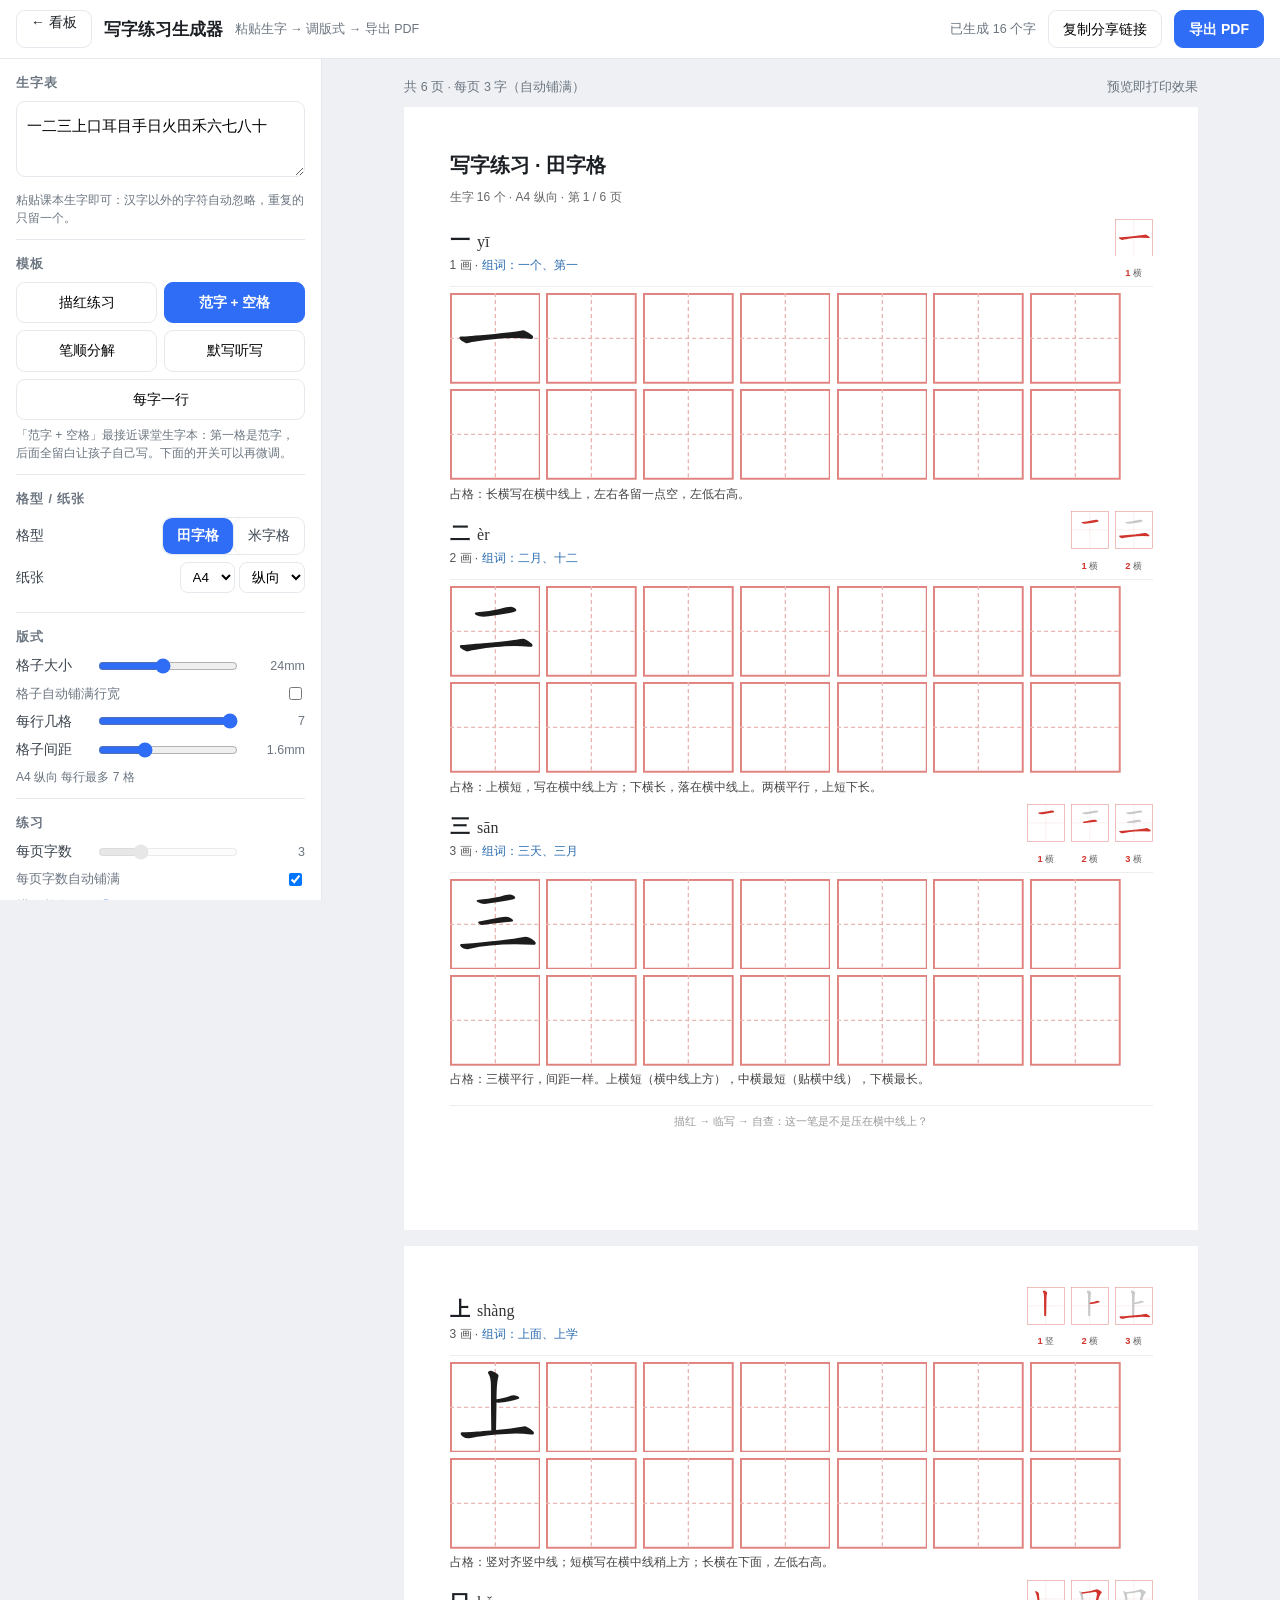
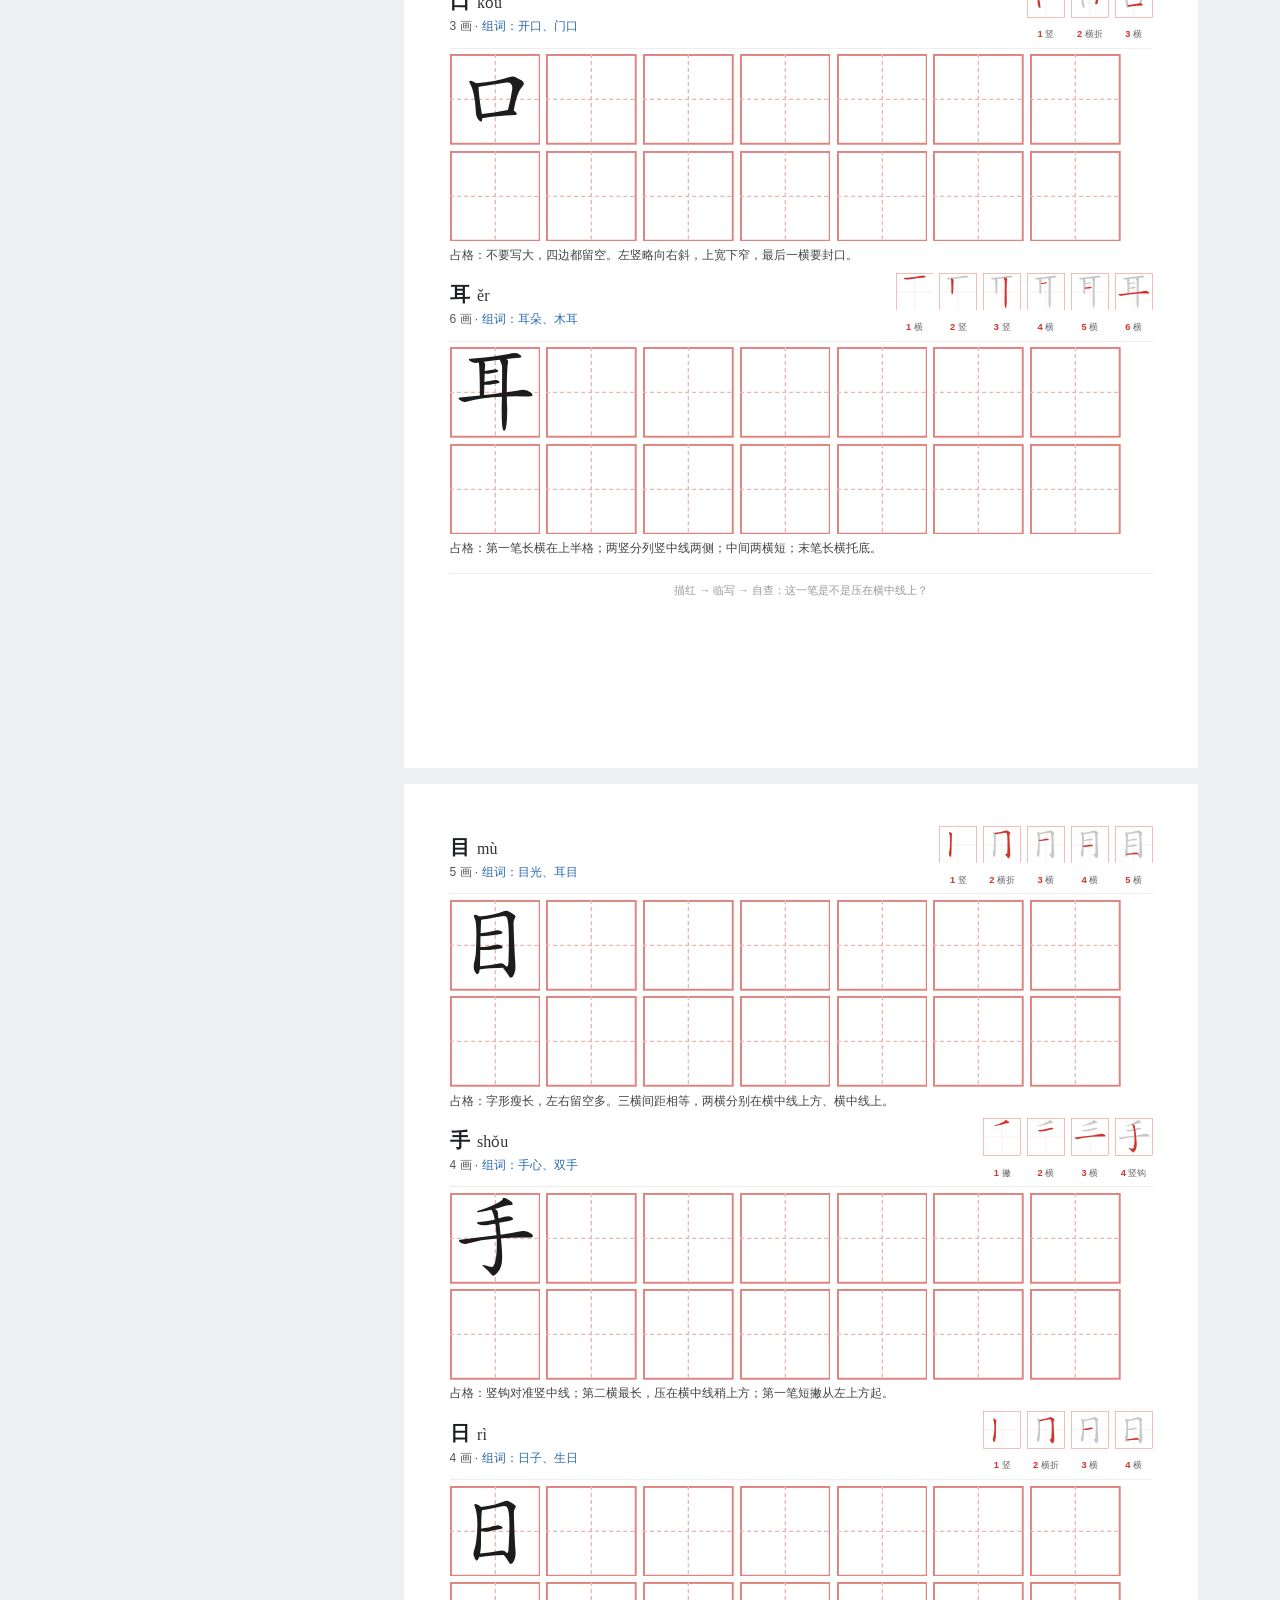
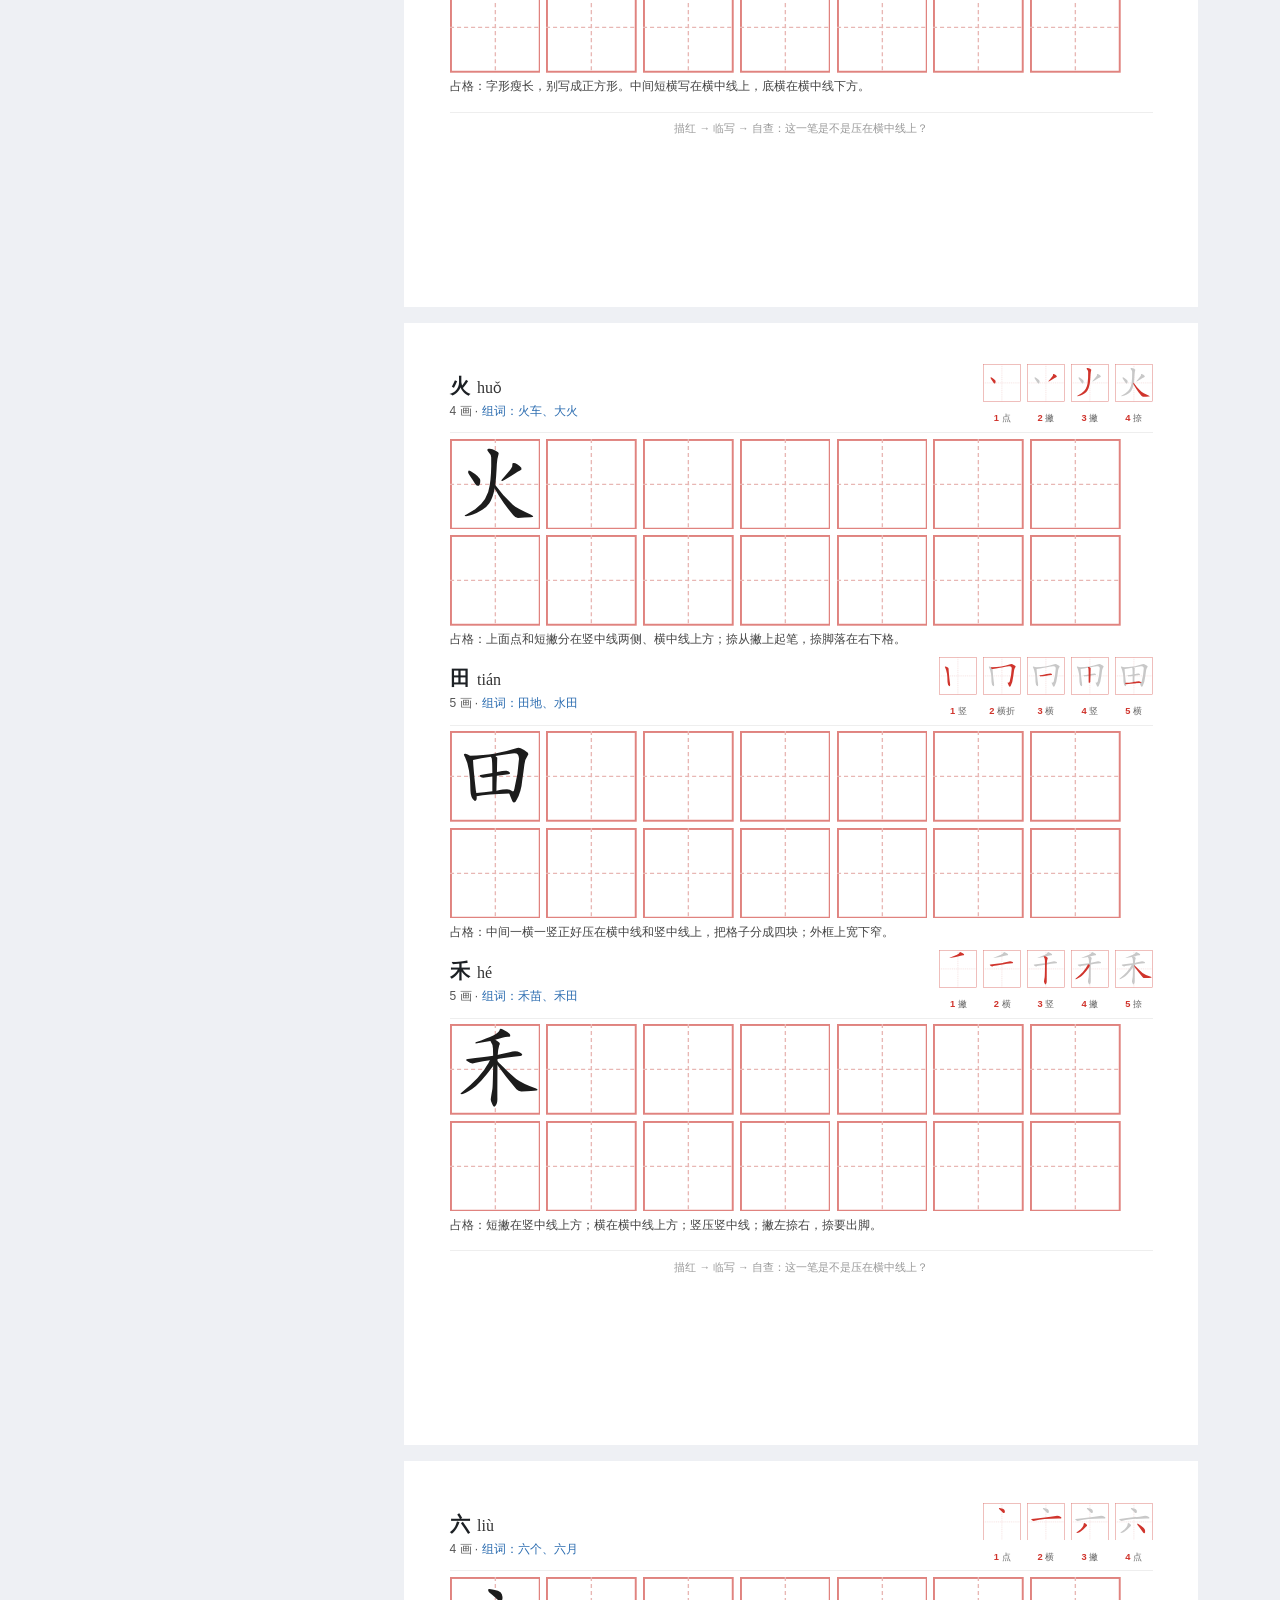
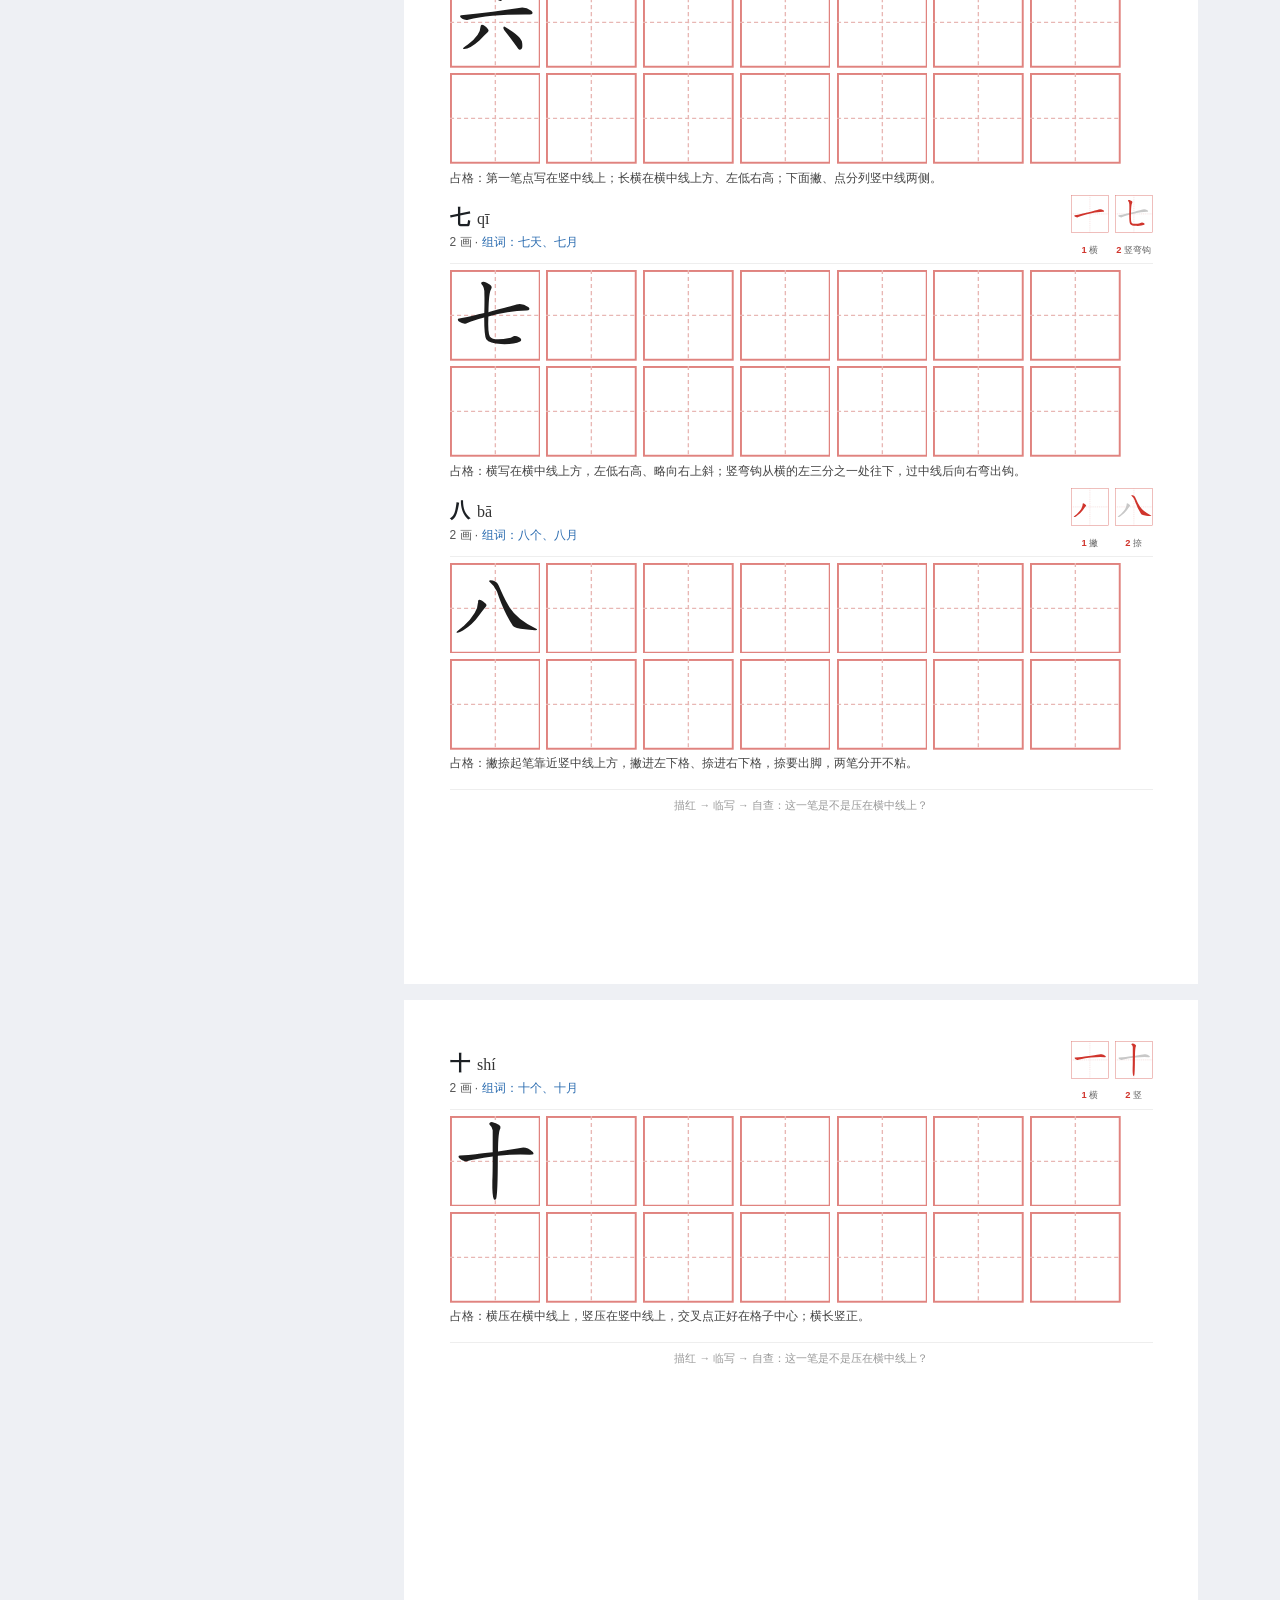
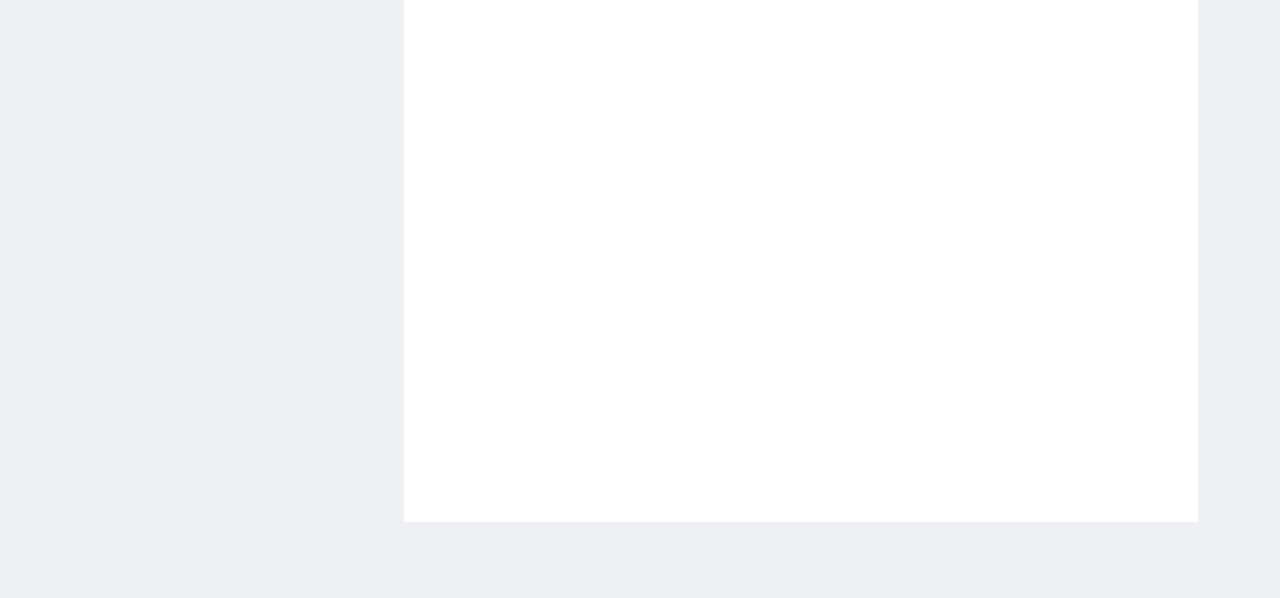
==== commit f36c8d22: "v0.1.2：格子10mm起/每行16格/自动铺满行宽、每字一行模板、自动占格默认关闭且只提重点" ====
--- a/tianzige/index.html
+++ b/tianzige/index.html
@@ -31,6 +31,7 @@
           cursor:pointer;transition:.15s;text-align:center}
   .preset:hover{border-color:#cfd6de}
   .preset.on{background:var(--accent);border-color:var(--accent);color:#fff;font-weight:600}
+  .preset.span2{grid-column:span 2}
   .seg{display:inline-flex;border:1px solid var(--line);border-radius:9px;overflow:hidden}
   .seg button{border:0;background:#fff;font:inherit;font-size:13.5px;padding:7px 14px;cursor:pointer;color:#39424c}
   .seg button+button{border-left:1px solid var(--line)}
@@ -118,6 +119,7 @@
         <button class="preset" data-preset="zi">范字 + 空格</button>
         <button class="preset" data-preset="bi">笔顺分解</button>
         <button class="preset" data-preset="mo2">默写听写</button>
+        <button class="preset span2" data-preset="one">每字一行</button>
       </div>
       <div class="hint">「范字 + 空格」最接近课堂生字本：第一格是范字，后面全留白让孩子自己写。下面的开关可以再微调。</div>
     </div>
@@ -135,8 +137,9 @@
 
     <div class="grp">
       <h2>版式</h2>
-      <div class="row2"><label>格子大小</label><input type="range" id="cell" min="15" max="32" step="1"><span class="val" id="cellV"></span></div>
-      <div class="row2"><label>每行几格</label><input type="range" id="perRow" min="4" max="10" step="1"><span class="val" id="perRowV"></span></div>
+      <div class="row2"><label>格子大小</label><input type="range" id="cell" min="10" max="40" step="1"><span class="val" id="cellV"></span></div>
+      <div class="row2"><label style="font-size:12.5px;color:#6b7580">格子自动铺满行宽</label><input type="checkbox" id="autoCell"></div>
+      <div class="row2"><label>每行几格</label><input type="range" id="perRow" min="1" max="16" step="1"><span class="val" id="perRowV"></span></div>
       <div class="row2"><label>格子间距</label><input type="range" id="gap" min="0" max="5" step="0.2"><span class="val" id="gapV"></span></div>
       <div class="hint" id="hintRow"></div>
     </div>
@@ -147,7 +150,7 @@
       <div class="row2"><label style="font-size:12.5px;color:#6b7580">每页字数自动铺满</label><input type="checkbox" id="autoPage"></div>
       <div class="row2"><label>描红格数</label><input type="range" id="trace" min="0" max="3" step="1"><span class="val" id="traceV"></span></div>
       <div class="row2"><label>练习行数</label><input type="range" id="rows" min="1" max="3" step="1"><span class="val" id="rowsV"></span></div>
-      <div class="hint">描红设 0 = 只有范字 + 空格，孩子直接在田字格里写（推荐）。</div>
+      <div class="hint">描红设 0 = 只有范字 + 空格，孩子直接在田字格里写（推荐）。<br>练习行数 1 = 每个字只练一行（省纸）；「格子自动铺满行宽」= 按每行几格自动算格子大小，每行 1 格就是超大字。</div>
     </div>
 
     <div class="grp">
@@ -158,10 +161,11 @@
         <label><input type="checkbox" id="strokes">笔顺条</label>
         <label><input type="checkbox" id="numbers">笔画标号</label>
         <label><input type="checkbox" id="tips">占格要点</label>
+        <label><input type="checkbox" id="autoTips">自动占格（其他字）</label>
         <label><input type="checkbox" id="words">组词</label>
         <label><input type="checkbox" id="title">页眉标题</label>
       </div>
-      <div class="hint">笔顺、拼音对任意汉字自动生成；「占格要点」没有人工校对的字会标注「自动生成」。</div>
+      <div class="hint">「占格要点」只有课本精编的字有（人工写的，一句话）；其余字默认不出，勾「自动占格」也只给 2~3 条重点（压中线 / 主笔 / 字势）。</div>
     </div>
 
     <div class="grp">
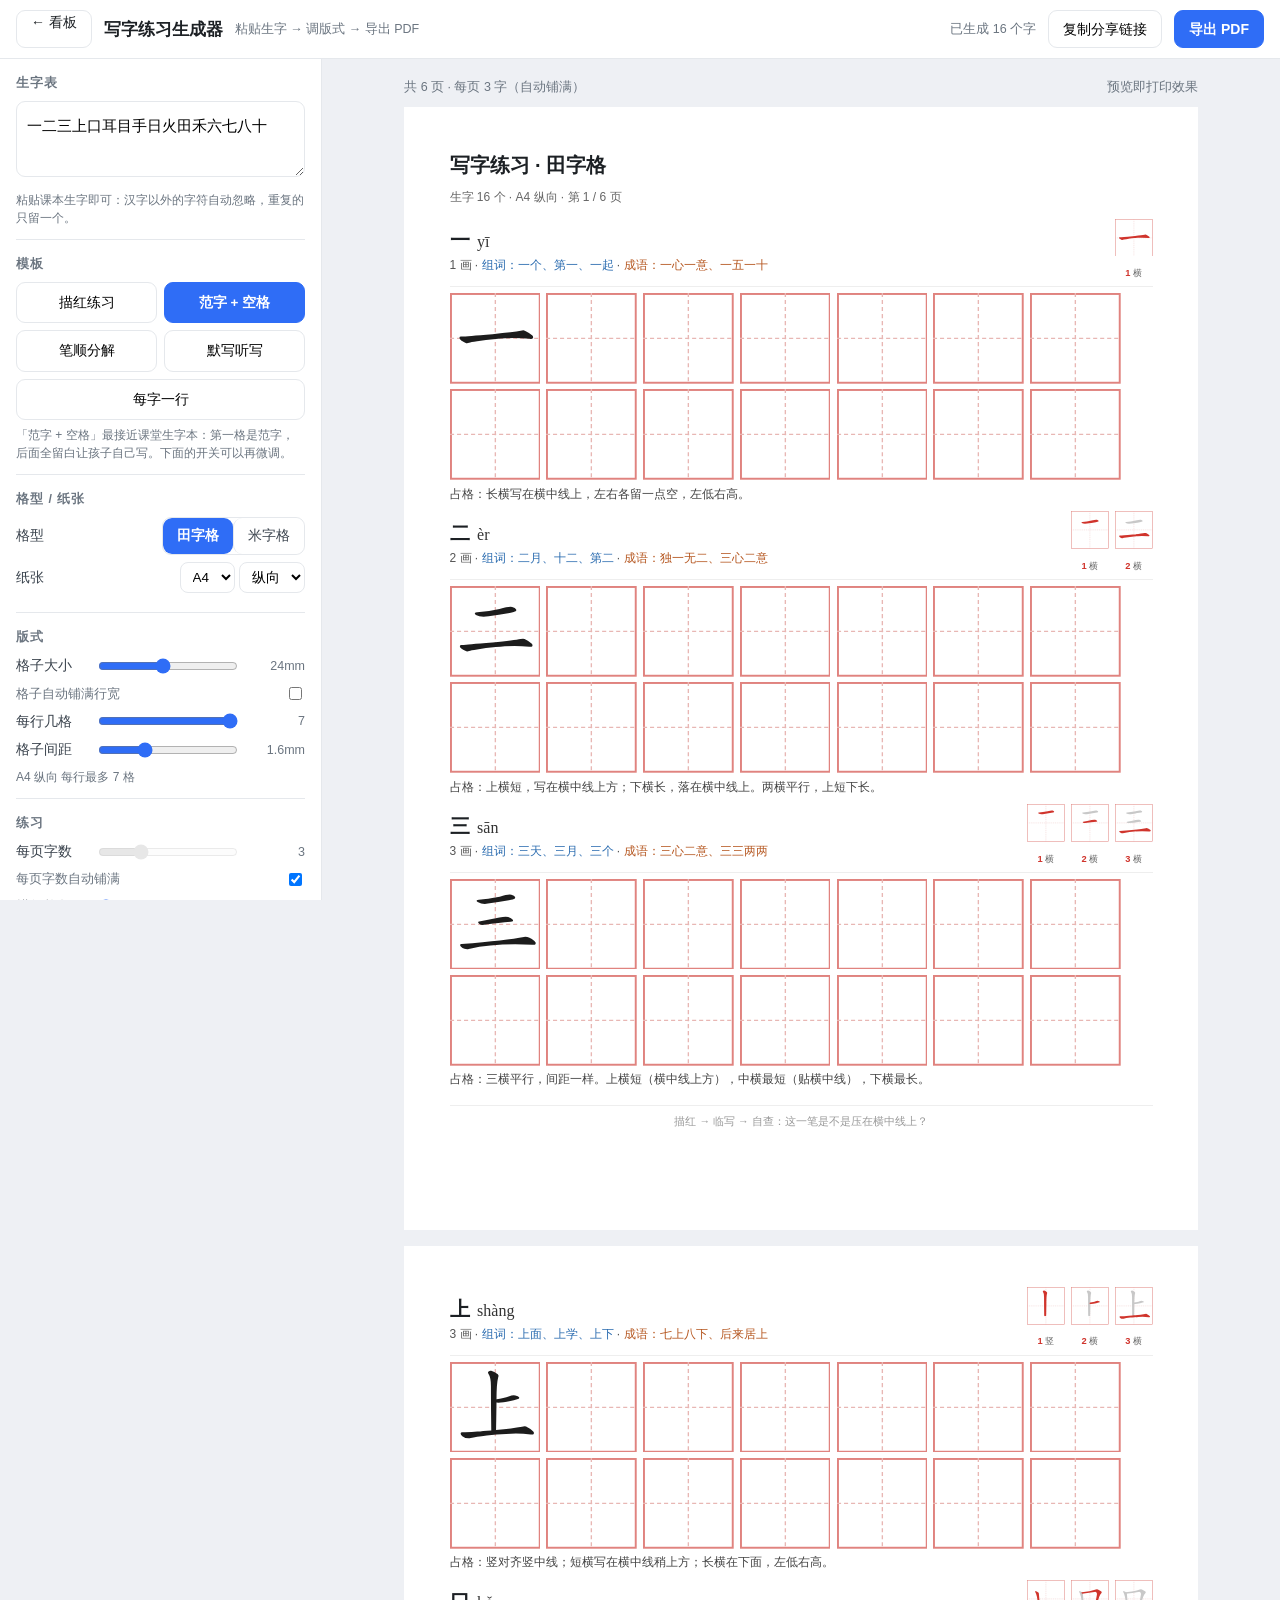
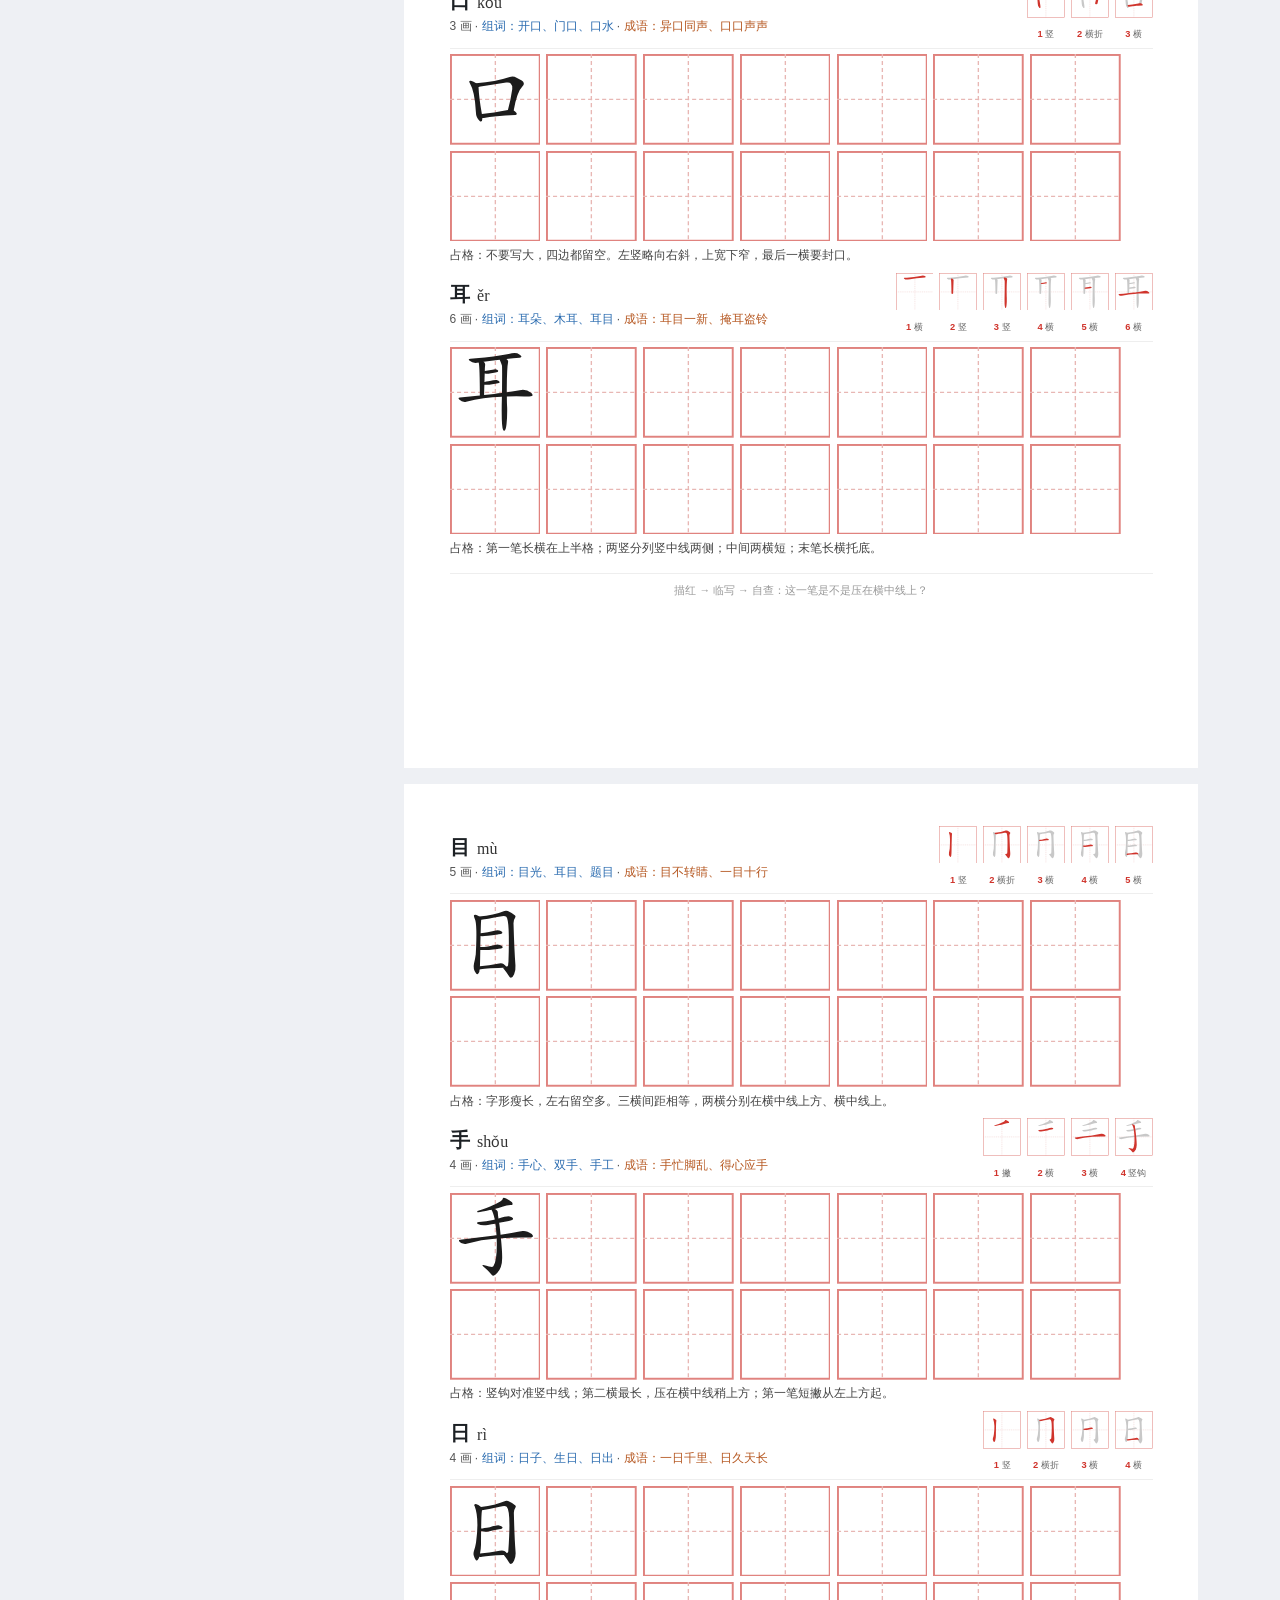
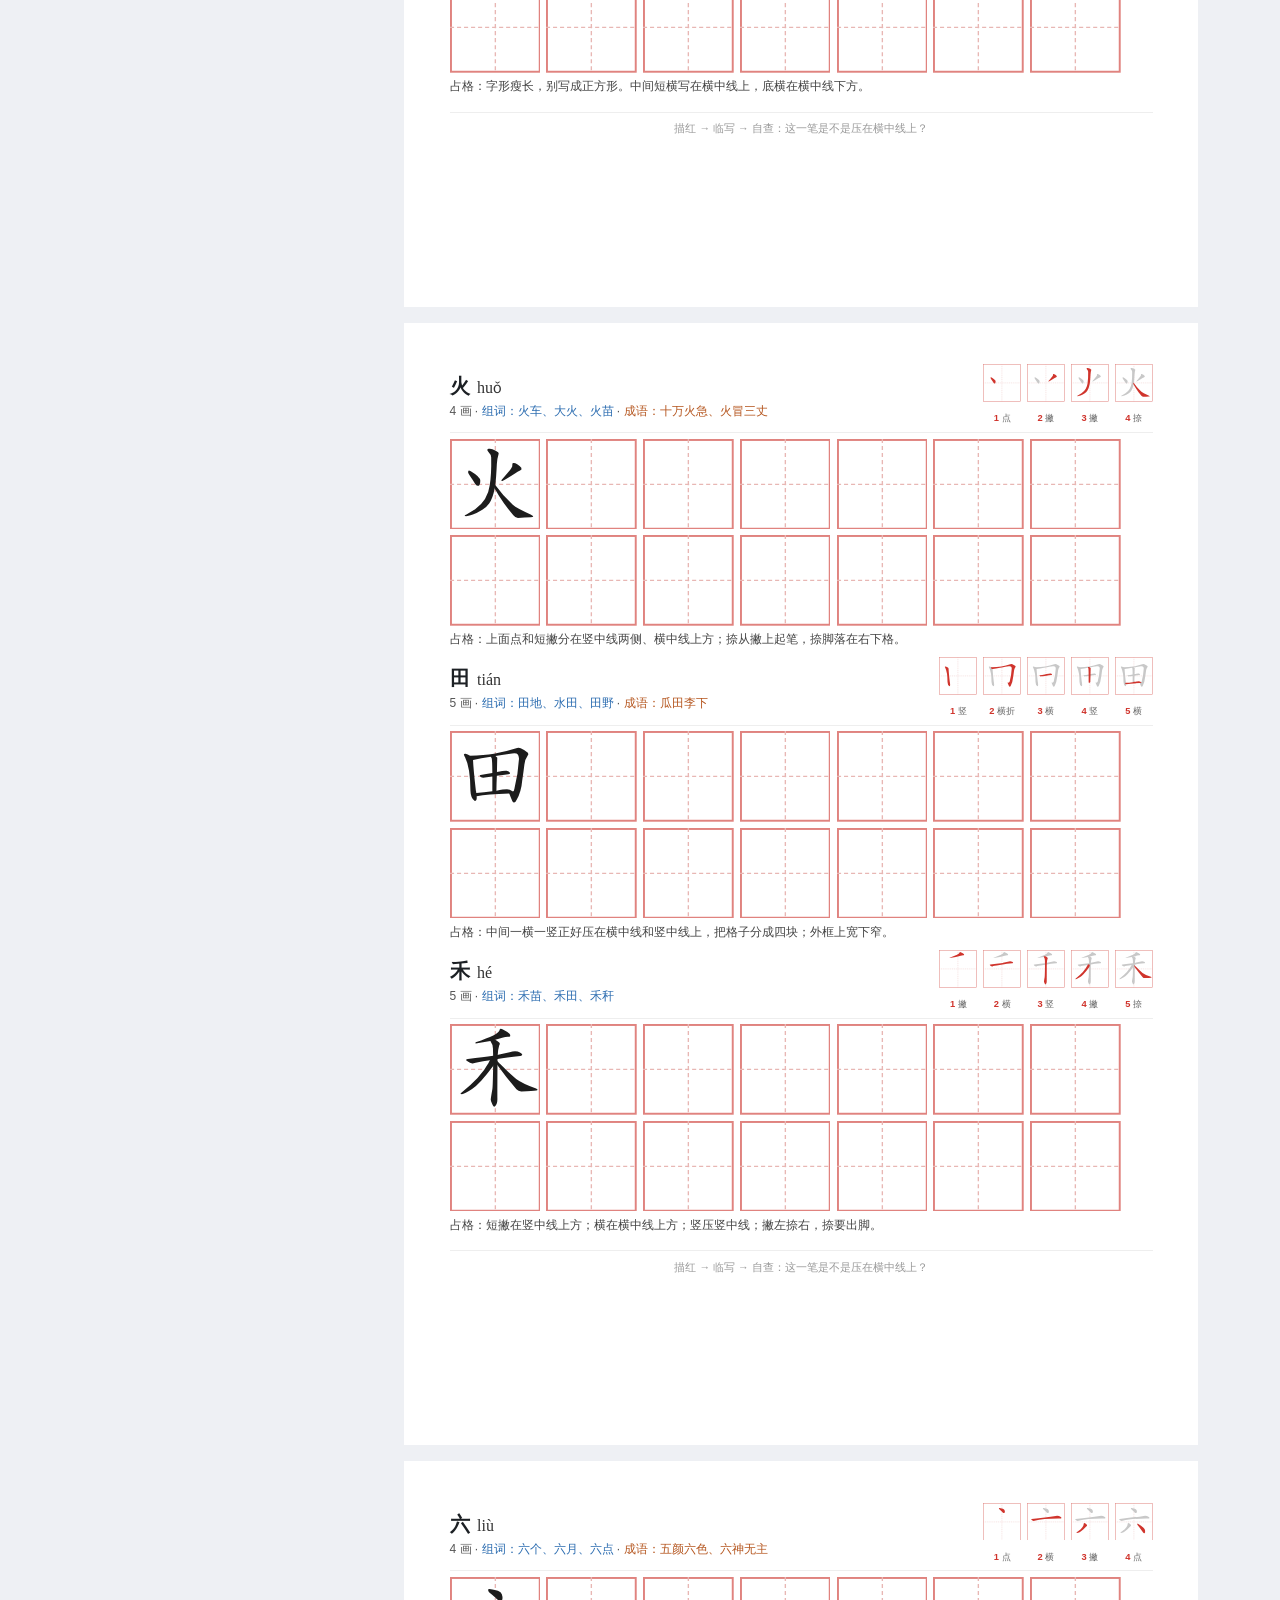
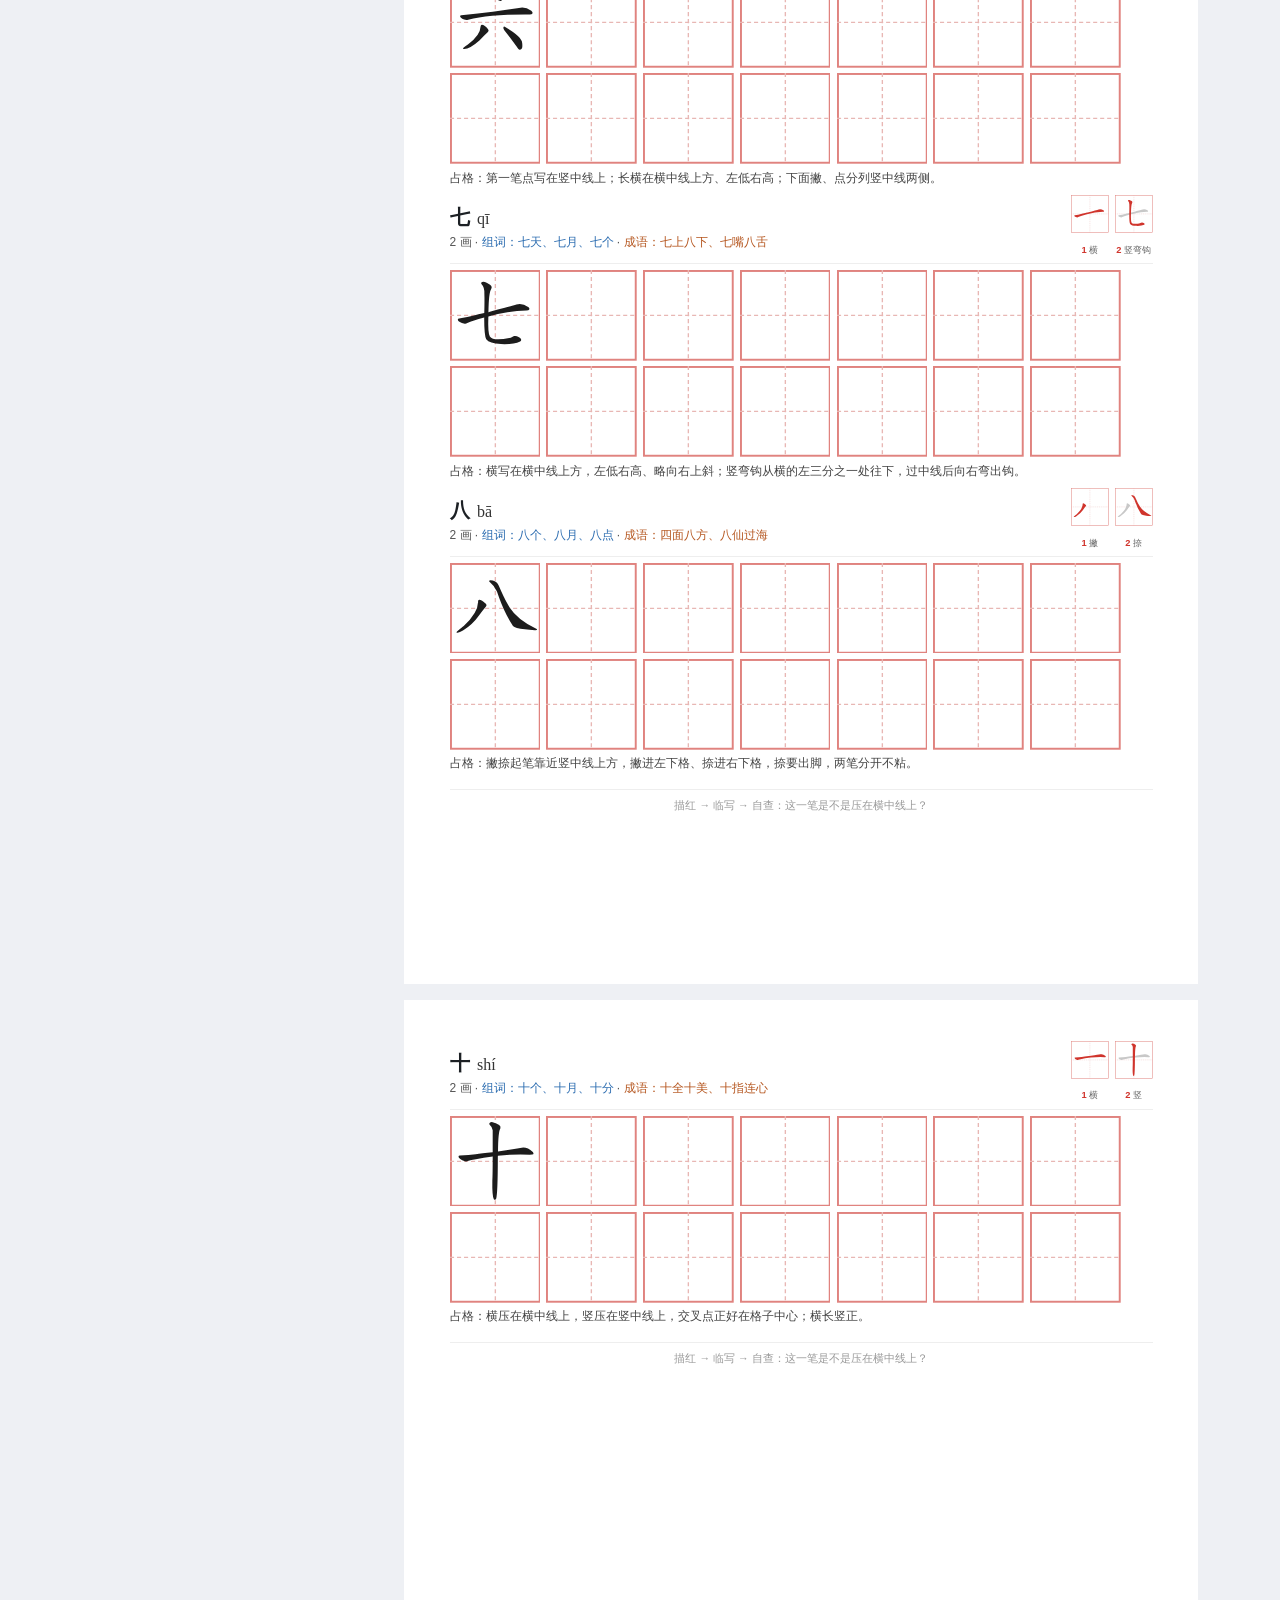
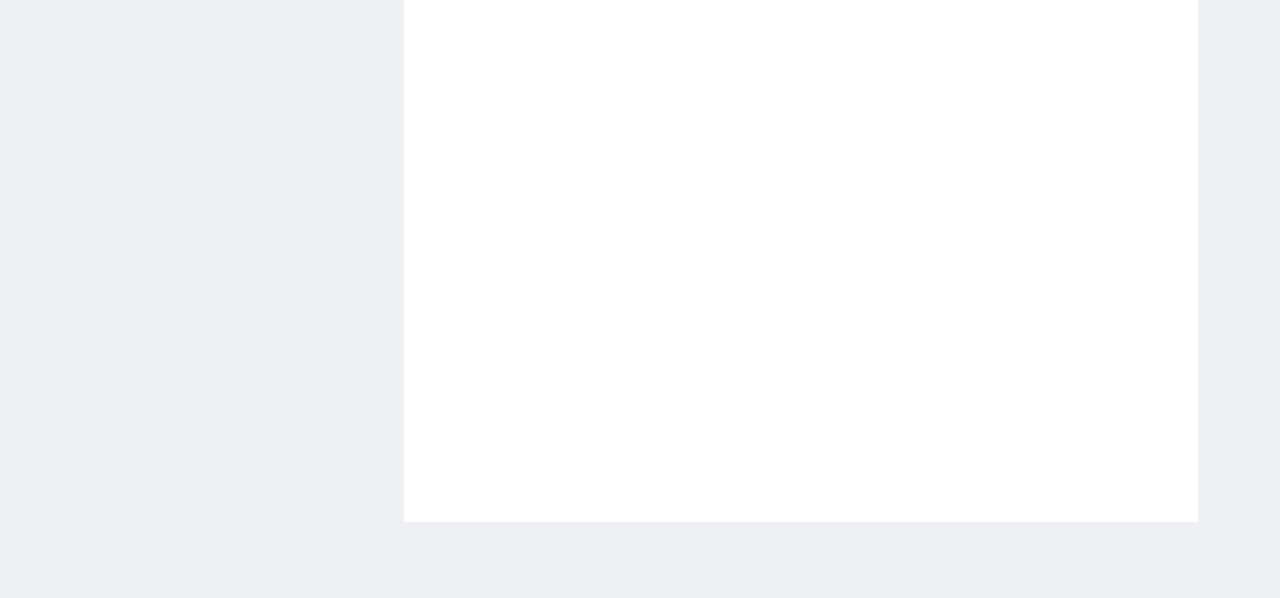
==== commit a492194b: "补充词组(每字3个)+成语(29条)、成语开关、清理探针残留" ====
--- a/tianzige/index.html
+++ b/tianzige/index.html
@@ -64,6 +64,7 @@
   .bpy{font-family:"Times New Roman",serif;font-size:12pt;color:#333;margin-left:2mm}
   .bmeta{font-size:9pt;color:#555}
   .bmeta .order,.bmeta .words{color:#2b6cb0}
+  .bmeta .idioms{color:#b5561f}
   .bmeta .warn{color:#c77700}
   .strip{display:flex;gap:1.6mm;align-items:flex-start}
   .sitem{text-align:center}
@@ -163,6 +164,7 @@
         <label><input type="checkbox" id="tips">占格要点</label>
         <label><input type="checkbox" id="autoTips">自动占格（其他字）</label>
         <label><input type="checkbox" id="words">组词</label>
+        <label><input type="checkbox" id="idioms">成语</label>
         <label><input type="checkbox" id="title">页眉标题</label>
       </div>
       <div class="hint">「占格要点」只有课本精编的字有（人工写的，一句话）；其余字默认不出，勾「自动占格」也只给 2~3 条重点（压中线 / 主笔 / 字势）。</div>
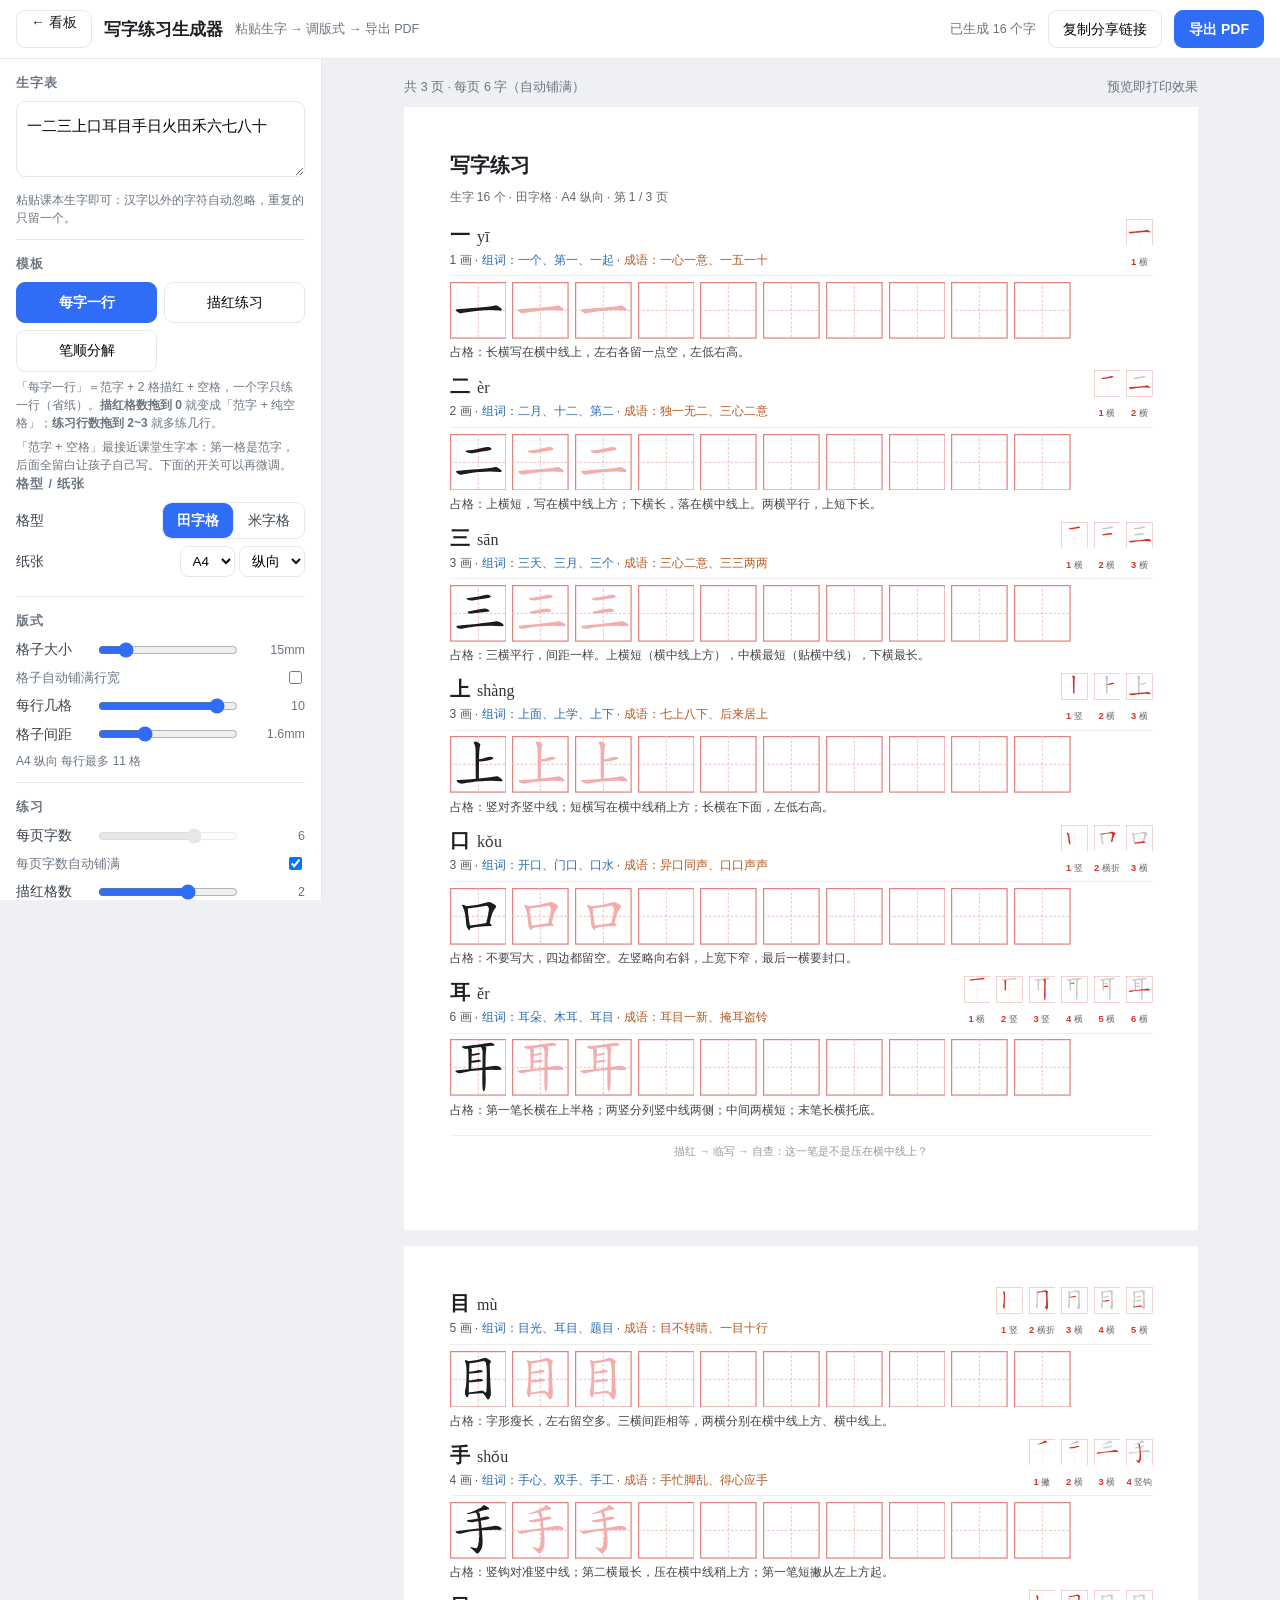
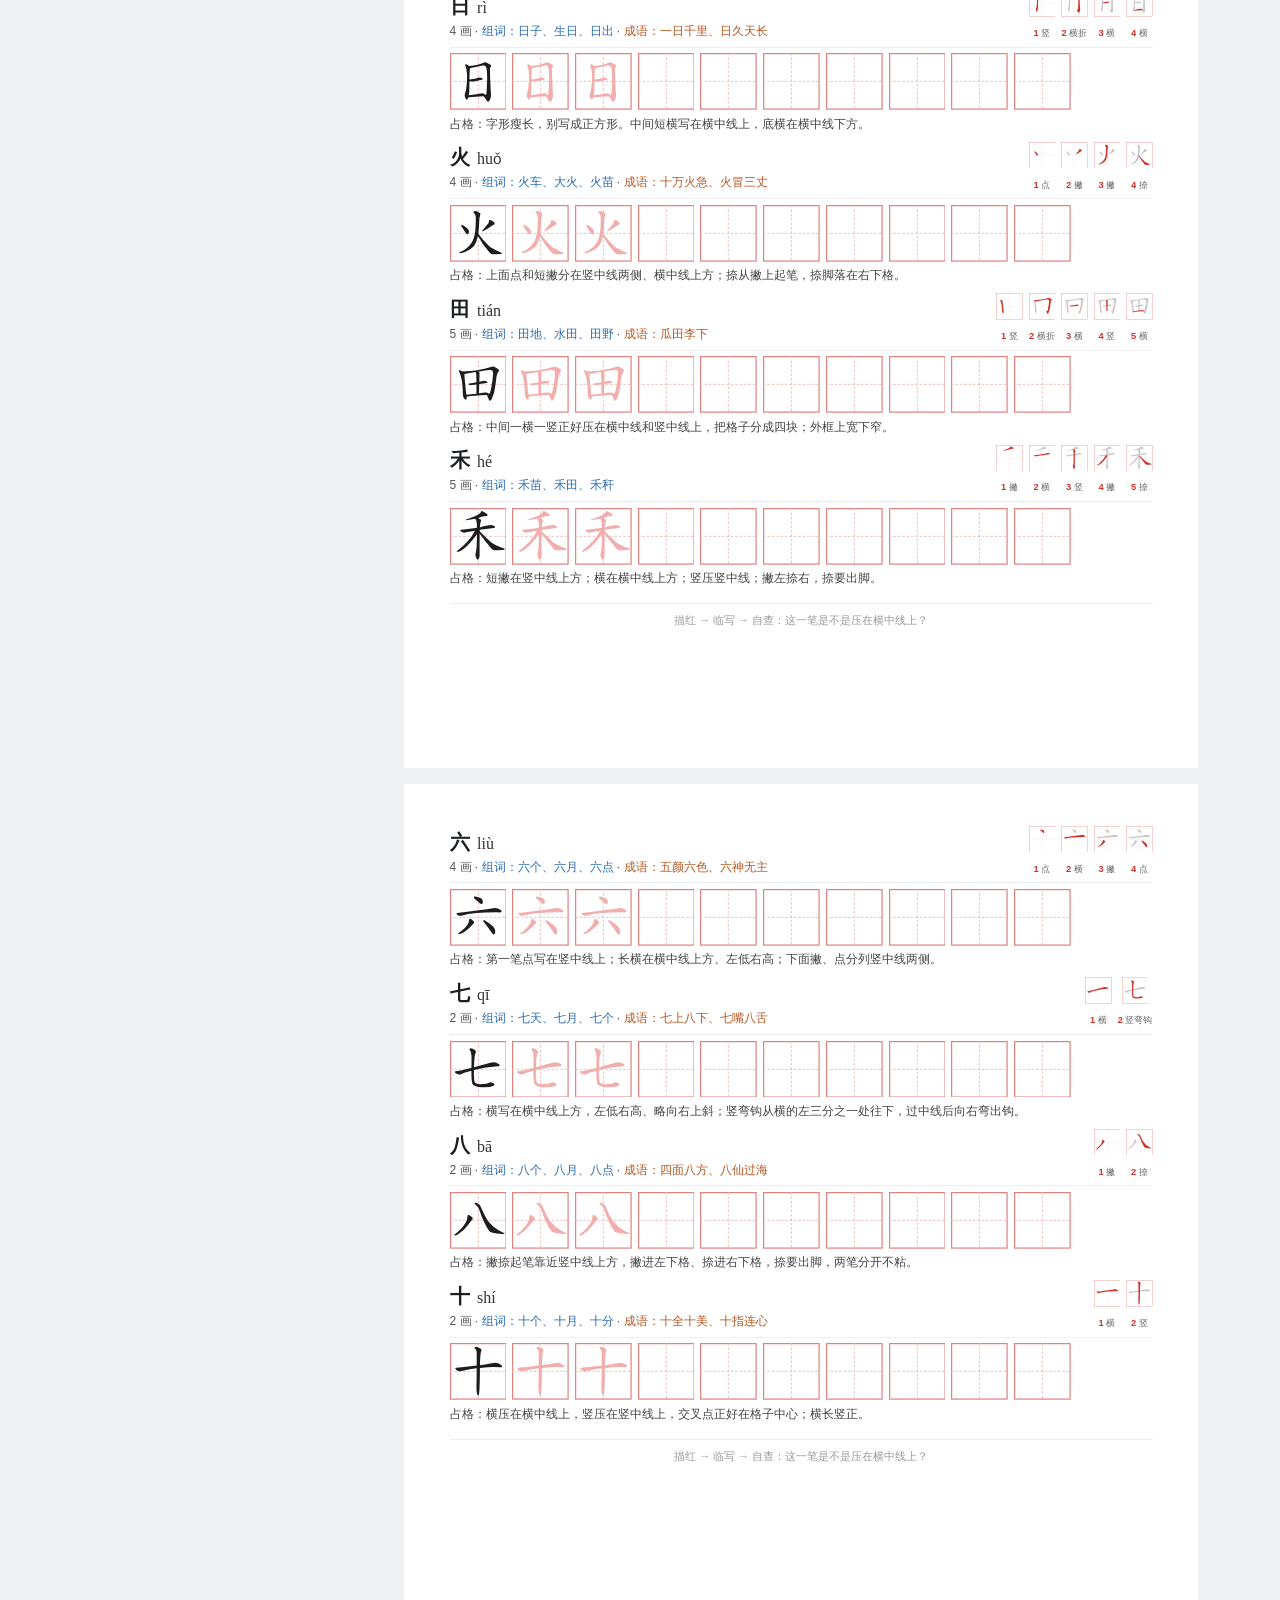
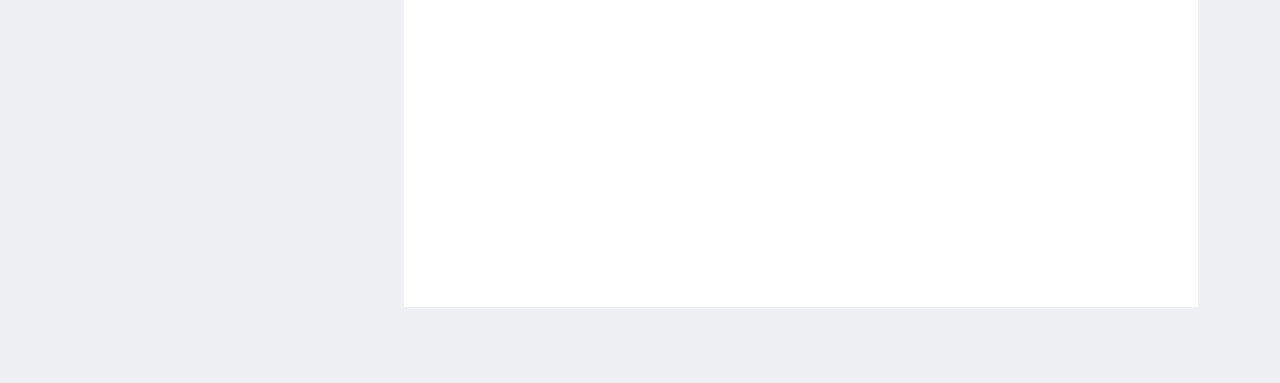
==== commit 4213cc68: "模板精简为3个；页眉/页脚支持自定义文字（可存URL）" ====
--- a/tianzige/index.html
+++ b/tianzige/index.html
@@ -116,12 +116,11 @@
     <div class="grp">
       <h2>模板</h2>
       <div class="presets">
+        <button class="preset" data-preset="one">每字一行</button>
         <button class="preset" data-preset="mo">描红练习</button>
-        <button class="preset" data-preset="zi">范字 + 空格</button>
         <button class="preset" data-preset="bi">笔顺分解</button>
-        <button class="preset" data-preset="mo2">默写听写</button>
-        <button class="preset span2" data-preset="one">每字一行</button>
-      </div>
+      </div>
+      <div class="hint">「每字一行」＝范字 + 2 格描红 + 空格，一个字只练一行（省纸）。<b>描红格数拖到 0</b> 就变成「范字 + 纯空格」；<b>练习行数拖到 2~3</b> 就多练几行。
       <div class="hint">「范字 + 空格」最接近课堂生字本：第一格是范字，后面全留白让孩子自己写。下面的开关可以再微调。</div>
     </div>
 
@@ -152,6 +151,13 @@
       <div class="row2"><label>描红格数</label><input type="range" id="trace" min="0" max="3" step="1"><span class="val" id="traceV"></span></div>
       <div class="row2"><label>练习行数</label><input type="range" id="rows" min="1" max="3" step="1"><span class="val" id="rowsV"></span></div>
       <div class="hint">描红设 0 = 只有范字 + 空格，孩子直接在田字格里写（推荐）。<br>练习行数 1 = 每个字只练一行（省纸）；「格子自动铺满行宽」= 按每行几格自动算格子大小，每行 1 格就是超大字。</div>
+    </div>
+
+    <div class="grp">
+      <h2>页眉 / 页脚</h2>
+      <input type="text" id="headText" placeholder="页眉标题，例如：写字练习" style="width:100%;border:1px solid var(--line);border-radius:8px;padding:7px 9px;font:inherit;font-size:13.5px;margin-bottom:6px">
+      <input type="text" id="footText" placeholder="页脚文字（留空则不显示）" style="width:100%;border:1px solid var(--line);border-radius:8px;padding:7px 9px;font:inherit;font-size:13.5px">
+      <div class="hint">页眉下面那行（生字个数 / 格型 / 纸张 / 页码）是自动的。想加名字、日期就填这里。</div>
     </div>
 
     <div class="grp">
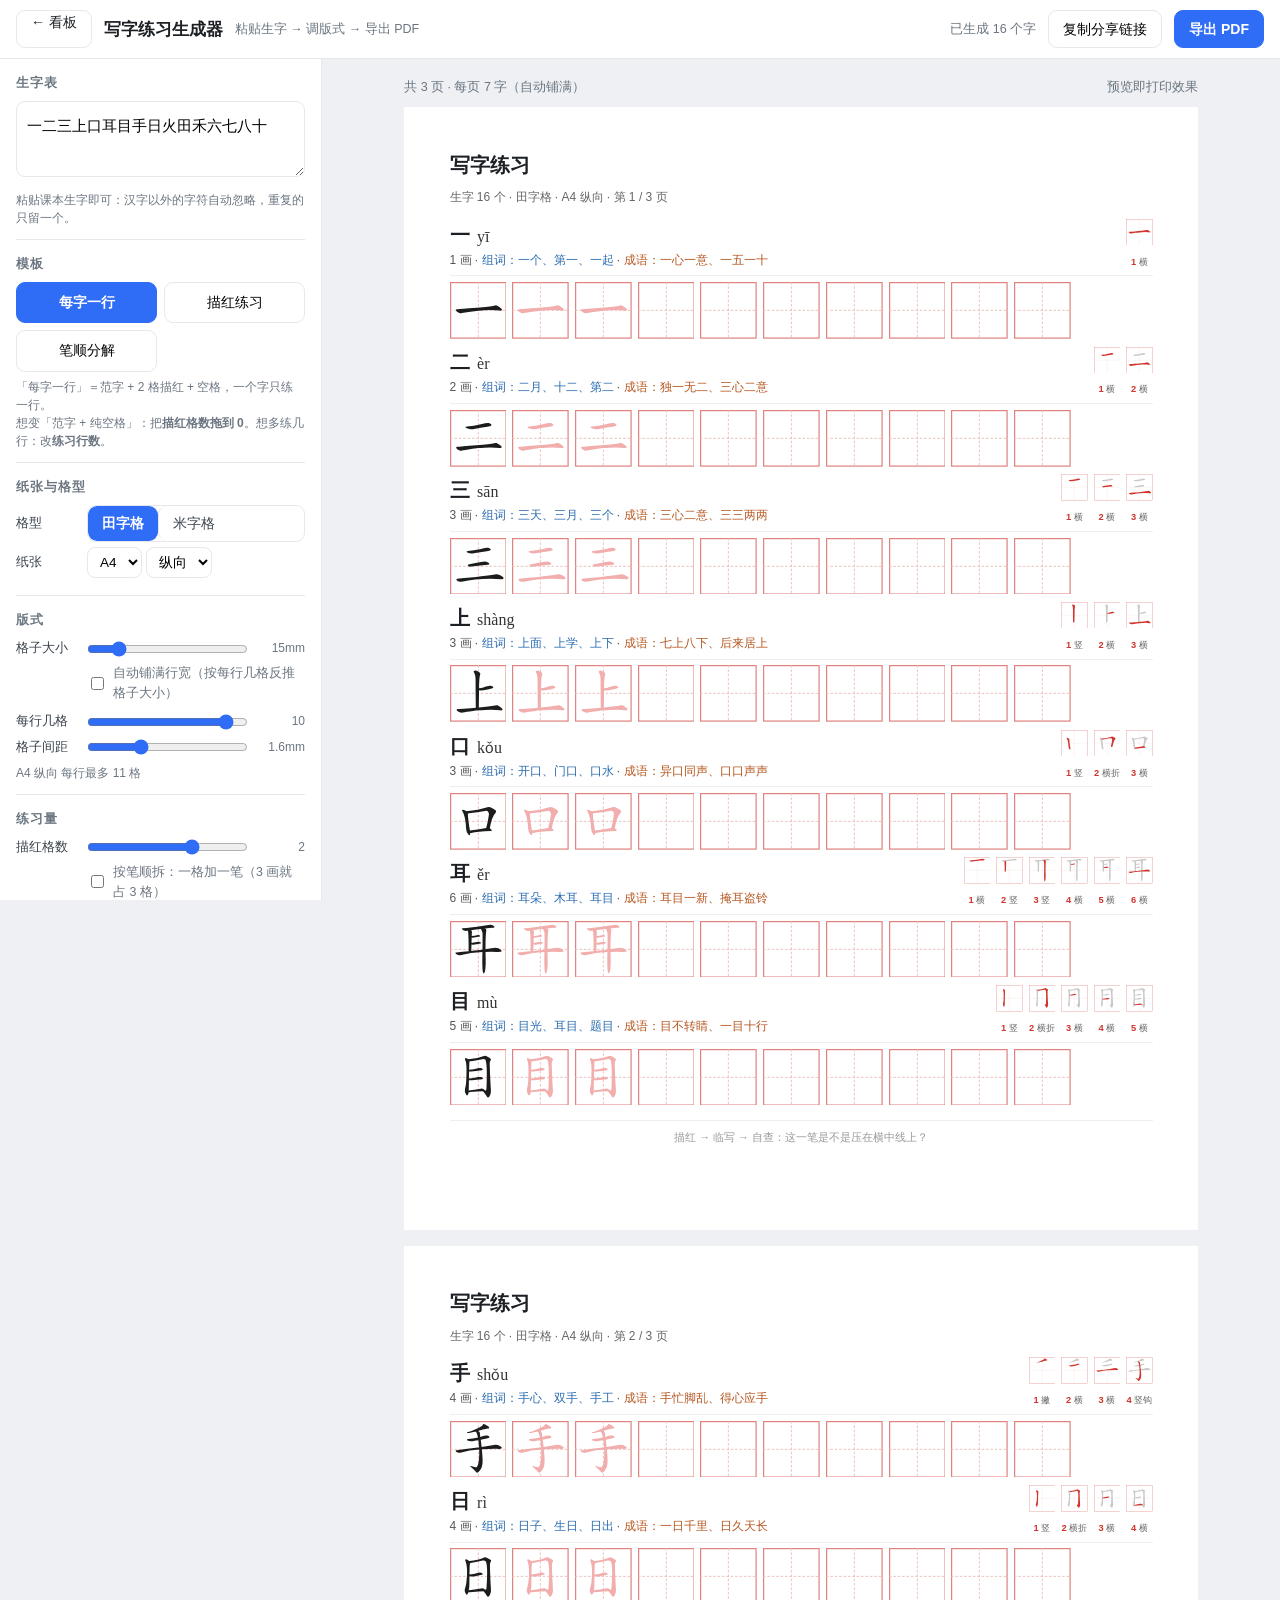
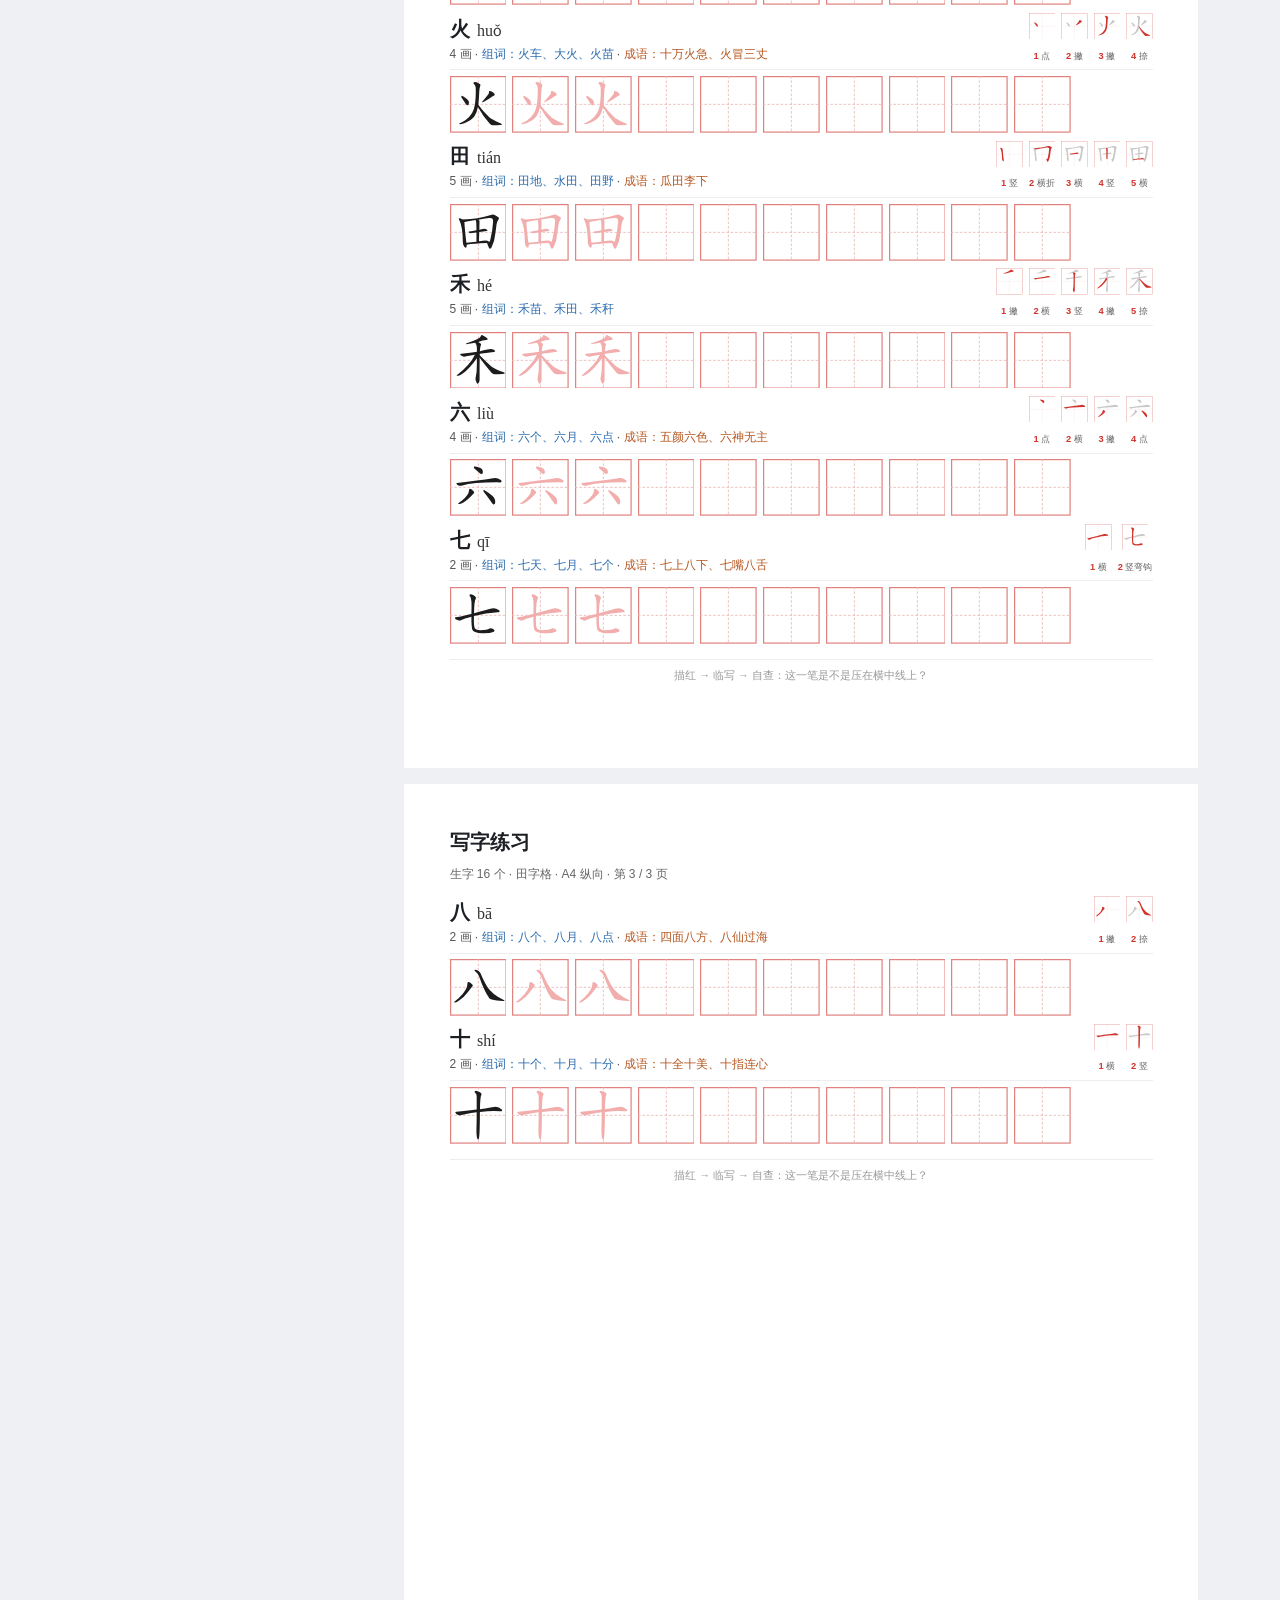
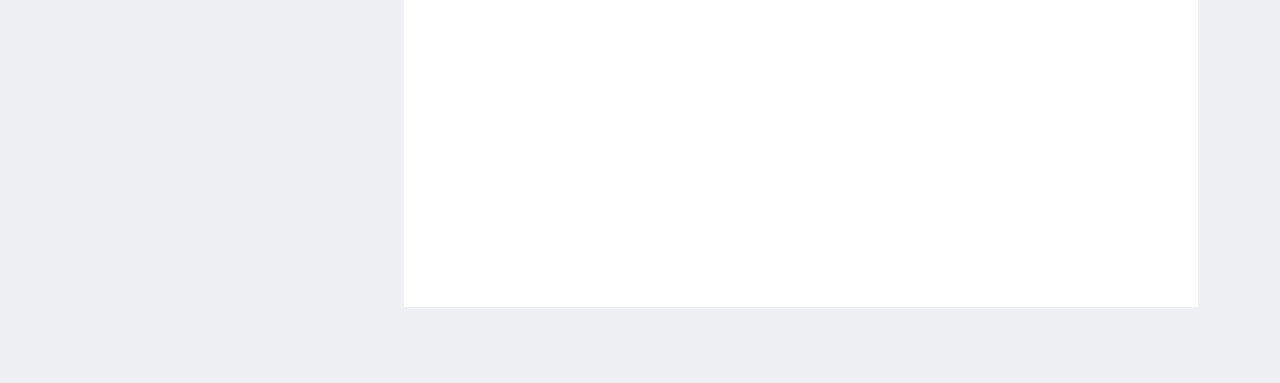
==== commit 61205668: "去掉占格要点；工具栏重排三列对齐；描红只在第一行；新增按笔顺拆描红；修trace=0被吞" ====
--- a/tianzige/index.html
+++ b/tianzige/index.html
@@ -37,6 +37,14 @@
   .seg button+button{border-left:1px solid var(--line)}
   .seg button.on{background:var(--accent);color:#fff;font-weight:600}
   .row2{display:flex;align-items:center;justify-content:space-between;gap:10px;margin:7px 0}
+  /* 统一的「标签 | 控件 | 数值」三列网格，读起来整齐 */
+  .ctl{display:grid;grid-template-columns:62px 1fr 48px;align-items:center;gap:9px;margin:5px 0}
+  .ctl>label{font-size:13px;color:#39424c}
+  .ctl input[type=range]{width:100%;margin:0;accent-color:var(--accent)}
+  .ctl .val{font-size:12px;color:var(--muted);text-align:right;font-variant-numeric:tabular-nums}
+  .ctlx{display:flex;align-items:center;gap:6px;font-size:12.5px;color:#6b7580;margin:-1px 0 8px 71px}
+  .segrow{display:grid;grid-template-columns:62px 1fr;align-items:center;gap:9px;margin:5px 0}
+  .segrow>label{font-size:13px;color:#39424c}
   .row2 label{font-size:13.5px;color:#39424c}
   .row2 input[type=range]{flex:1 1 auto;max-width:140px;accent-color:var(--accent)}
   .row2 .val{font-size:12.5px;color:var(--muted);min-width:42px;text-align:right}
@@ -120,16 +128,16 @@
         <button class="preset" data-preset="mo">描红练习</button>
         <button class="preset" data-preset="bi">笔顺分解</button>
       </div>
-      <div class="hint">「每字一行」＝范字 + 2 格描红 + 空格，一个字只练一行（省纸）。<b>描红格数拖到 0</b> 就变成「范字 + 纯空格」；<b>练习行数拖到 2~3</b> 就多练几行。
-      <div class="hint">「范字 + 空格」最接近课堂生字本：第一格是范字，后面全留白让孩子自己写。下面的开关可以再微调。</div>
-    </div>
-
-    <div class="grp">
-      <h2>格型 / 纸张</h2>
-      <div class="row2"><label>格型</label>
+      <div class="hint">「每字一行」＝范字 + 2 格描红 + 空格，一个字只练一行。<br>
+        想变「范字 + 纯空格」：把<b>描红格数拖到 0</b>。想多练几行：改<b>练习行数</b>。</div>
+    </div>
+
+    <div class="grp">
+      <h2>纸张与格型</h2>
+      <div class="segrow"><label>格型</label>
         <div class="seg"><button class="seg" data-grid="tian">田字格</button><button class="seg" data-grid="mi">米字格</button></div>
       </div>
-      <div class="row2"><label>纸张</label>
+      <div class="segrow"><label>纸张</label>
         <span><select id="paper"><option value="A4">A4</option><option value="A5">A5</option></select>
         <select id="orient"><option value="portrait">纵向</option><option value="landscape">横向</option></select></span>
       </div>
@@ -137,49 +145,45 @@
 
     <div class="grp">
       <h2>版式</h2>
-      <div class="row2"><label>格子大小</label><input type="range" id="cell" min="10" max="40" step="1"><span class="val" id="cellV"></span></div>
-      <div class="row2"><label style="font-size:12.5px;color:#6b7580">格子自动铺满行宽</label><input type="checkbox" id="autoCell"></div>
-      <div class="row2"><label>每行几格</label><input type="range" id="perRow" min="1" max="16" step="1"><span class="val" id="perRowV"></span></div>
-      <div class="row2"><label>格子间距</label><input type="range" id="gap" min="0" max="5" step="0.2"><span class="val" id="gapV"></span></div>
+      <div class="ctl"><label>格子大小</label><input type="range" id="cell" min="10" max="40" step="1"><span class="val" id="cellV"></span></div>
+      <div class="ctlx"><input type="checkbox" id="autoCell">自动铺满行宽（按每行几格反推格子大小）</div>
+      <div class="ctl"><label>每行几格</label><input type="range" id="perRow" min="1" max="16" step="1"><span class="val" id="perRowV"></span></div>
+      <div class="ctl"><label>格子间距</label><input type="range" id="gap" min="0" max="5" step="0.2"><span class="val" id="gapV"></span></div>
       <div class="hint" id="hintRow"></div>
     </div>
 
     <div class="grp">
-      <h2>练习</h2>
-      <div class="row2"><label>每页字数</label><input type="range" id="perPage" min="1" max="8" step="1"><span class="val" id="perPageV"></span></div>
-      <div class="row2"><label style="font-size:12.5px;color:#6b7580">每页字数自动铺满</label><input type="checkbox" id="autoPage"></div>
-      <div class="row2"><label>描红格数</label><input type="range" id="trace" min="0" max="3" step="1"><span class="val" id="traceV"></span></div>
-      <div class="row2"><label>练习行数</label><input type="range" id="rows" min="1" max="3" step="1"><span class="val" id="rowsV"></span></div>
-      <div class="hint">描红设 0 = 只有范字 + 空格，孩子直接在田字格里写（推荐）。<br>练习行数 1 = 每个字只练一行（省纸）；「格子自动铺满行宽」= 按每行几格自动算格子大小，每行 1 格就是超大字。</div>
-    </div>
-
-    <div class="grp">
-      <h2>页眉 / 页脚</h2>
-      <input type="text" id="headText" placeholder="页眉标题，例如：写字练习" style="width:100%;border:1px solid var(--line);border-radius:8px;padding:7px 9px;font:inherit;font-size:13.5px;margin-bottom:6px">
-      <input type="text" id="footText" placeholder="页脚文字（留空则不显示）" style="width:100%;border:1px solid var(--line);border-radius:8px;padding:7px 9px;font:inherit;font-size:13.5px">
-      <div class="hint">页眉下面那行（生字个数 / 格型 / 纸张 / 页码）是自动的。想加名字、日期就填这里。</div>
-    </div>
-
-    <div class="grp">
-      <h2>显示</h2>
+      <h2>练习量</h2>
+      <div class="ctl"><label>描红格数</label><input type="range" id="trace" min="0" max="3" step="1"><span class="val" id="traceV"></span></div>
+      <div class="ctlx"><input type="checkbox" id="strokeTrace">按笔顺拆：一格加一笔（3 画就占 3 格）</div>
+      <div class="ctl"><label>练习行数</label><input type="range" id="rows" min="1" max="3" step="1"><span class="val" id="rowsV"></span></div>
+      <div class="ctl"><label>每页字数</label><input type="range" id="perPage" min="1" max="8" step="1"><span class="val" id="perPageV"></span></div>
+      <div class="ctlx"><input type="checkbox" id="autoPage">自动铺满整页（推荐）</div>
+      <div class="hint">描红只出现在<b>第一行</b>，从第一格起连续排；第二行起一律空着让孩子自己写。</div>
+    </div>
+
+    <div class="grp">
+      <h2>显示内容</h2>
       <div class="checks">
-        <label><input type="checkbox" id="model">范字</label>
         <label><input type="checkbox" id="pinyin">拼音</label>
         <label><input type="checkbox" id="strokes">笔顺条</label>
         <label><input type="checkbox" id="numbers">笔画标号</label>
-        <label><input type="checkbox" id="tips">占格要点</label>
-        <label><input type="checkbox" id="autoTips">自动占格（其他字）</label>
         <label><input type="checkbox" id="words">组词</label>
         <label><input type="checkbox" id="idioms">成语</label>
-        <label><input type="checkbox" id="title">页眉标题</label>
-      </div>
-      <div class="hint">「占格要点」只有课本精编的字有（人工写的，一句话）；其余字默认不出，勾「自动占格」也只给 2~3 条重点（压中线 / 主笔 / 字势）。</div>
+      </div>
+    </div>
+
+    <div class="grp">
+      <h2>页眉 / 页脚</h2>
+      <input type="text" id="headText" placeholder="页眉标题" style="width:100%;border:1px solid var(--line);border-radius:8px;padding:7px 9px;font:inherit;font-size:13.5px;margin-bottom:6px">
+      <input type="text" id="footText" placeholder="页脚文字（留空则不显示）" style="width:100%;border:1px solid var(--line);border-radius:8px;padding:7px 9px;font:inherit;font-size:13.5px">
+      <div class="hint">页眉下面那行（生字个数 / 格型 / 纸张 / 页码）是自动的。想加名字、日期就填这里。</div>
     </div>
 
     <div class="grp">
       <h2>导出</h2>
-      <div class="hint">点右上角<b>导出 PDF</b> → 在打印对话框里把「目标 / 打印机」选成 <b>另存为 PDF</b>，纸张选 A4、边距选默认即可。<br>
-      描红是淡红色：<b>彩色打印最好</b>，黑白会变浅灰，同样能用。</div>
+      <div class="hint">点右上角<b>导出 PDF</b> → 打印对话框里「目标 / 打印机」选 <b>另存为 PDF</b>，纸张 A4、边距默认即可。<br>
+      描红是淡红色，彩色打印最好；黑白会变浅灰，同样能用。</div>
     </div>
   </aside>
 
